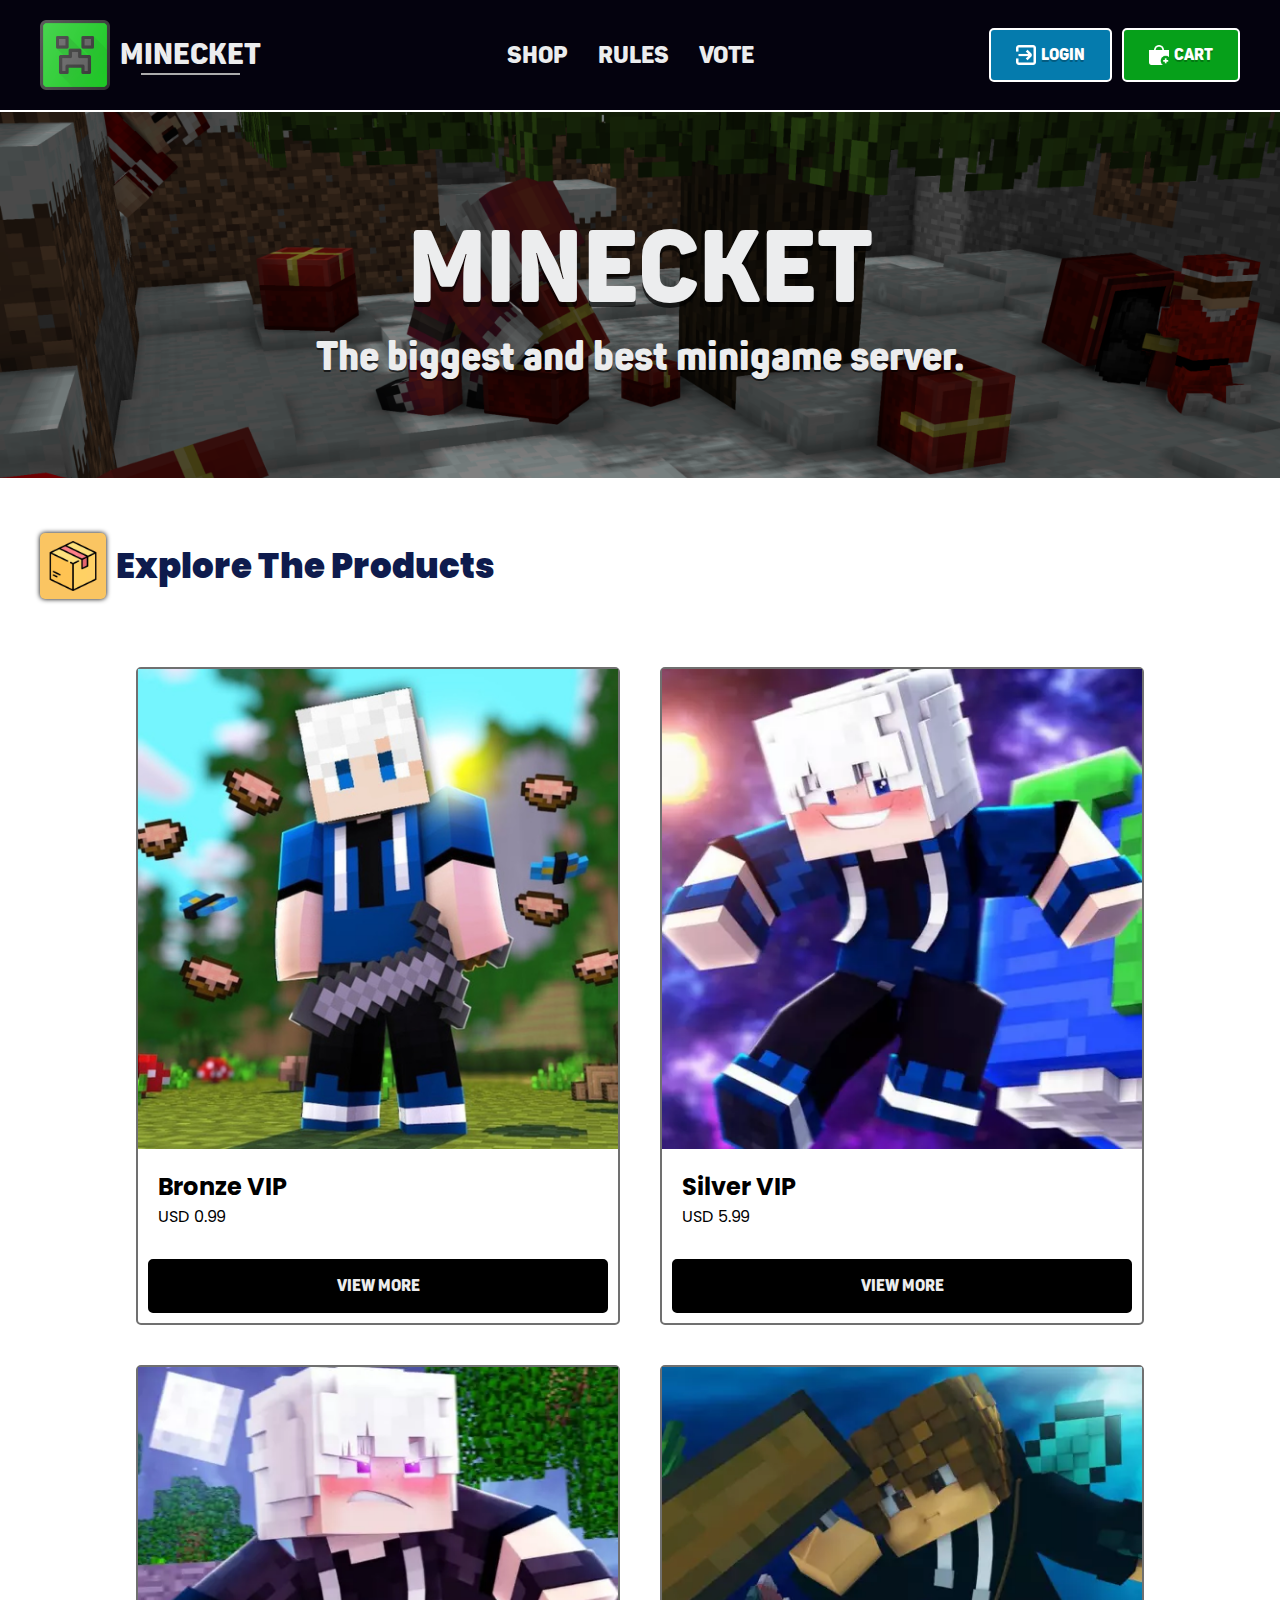
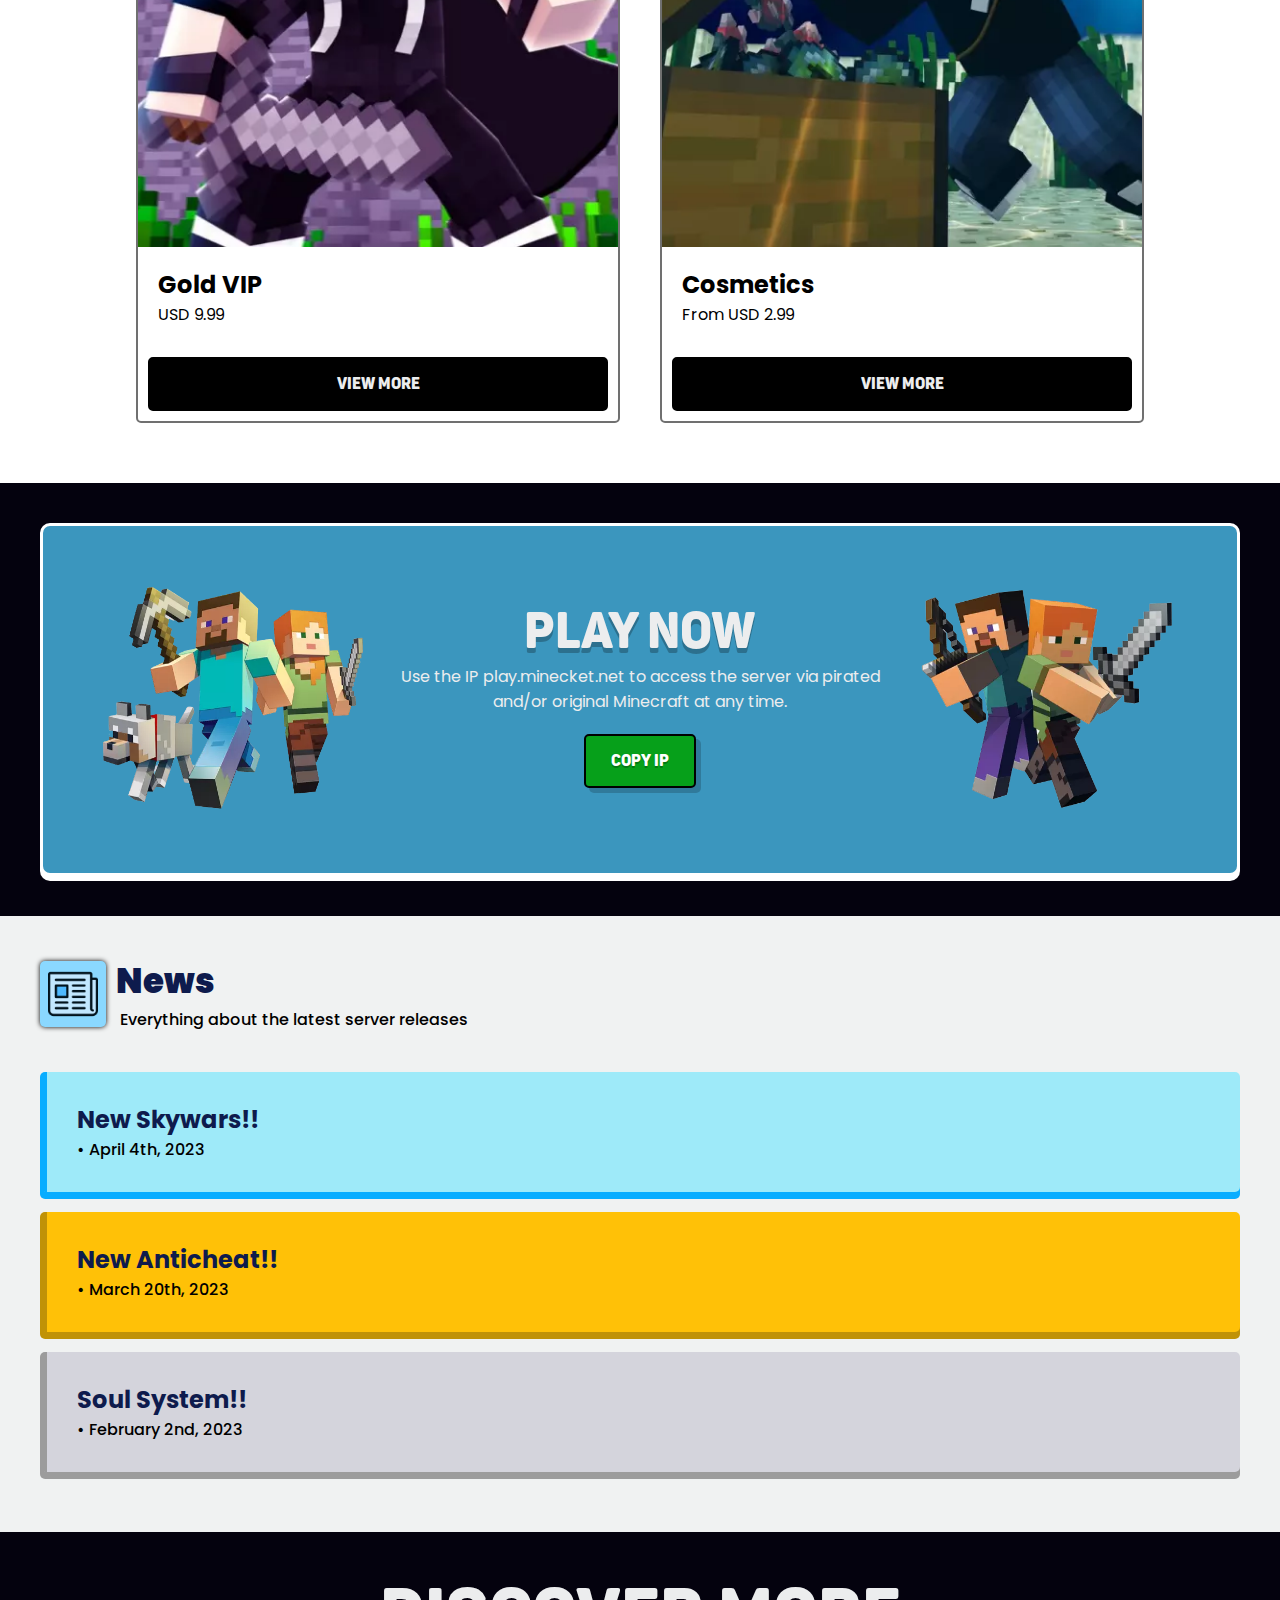
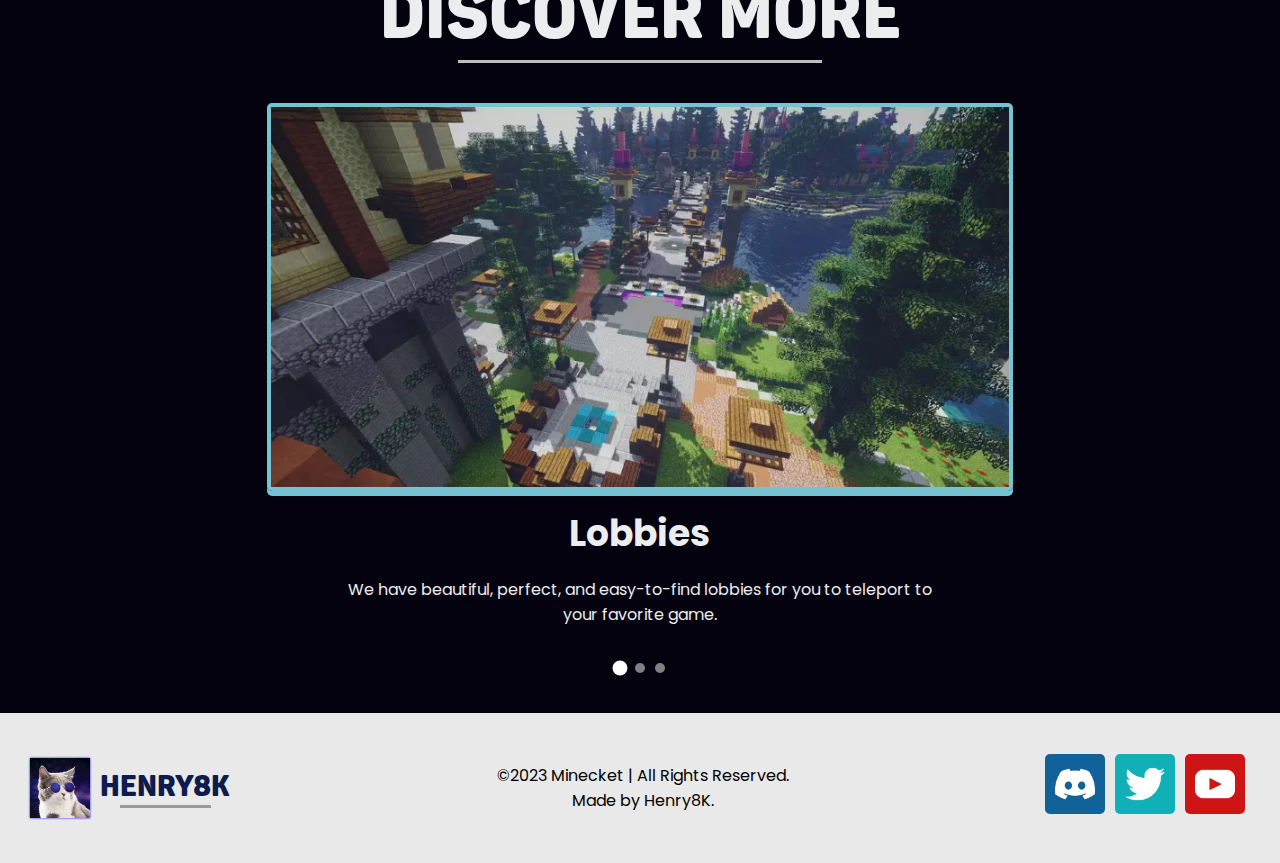
==== HTML/Index.html @ 17e869dd "CHANGES" ====
<!DOCTYPE html>
<html lang="en">
<head>
    <!--=== Default Tags ===-->
    <meta charset="UTF-8">
    <title>Minecket - Minecraft Server</title>
    <meta http-equiv="X-UA-Compatible" content="IE=edge">
    <meta name="viewport" content="width=device-width, initial-scale=1.0">
    <link rel="shortcut icon" href="../Images/logo.webp" type="image/x-icon">

    <!--=== Stylesheets ===-->
    <link rel="stylesheet" href="../CSS/Base.css">
    <link rel="stylesheet" href="../CSS/Sections/News.css">
    <link rel="stylesheet" href="../CSS/Sections/Main.css">
    <link rel="stylesheet" href="../CSS/Sections/Play.css">
    <link rel="stylesheet" href="../CSS/Sections/Discover.css">
    <link rel="stylesheet" href="../CSS/Sections/Footer.css">
    <link rel="stylesheet" href="../CSS/Sections/Navbar.css">
    <link rel="stylesheet" href="../CSS/Sections/Header.css">
    <link rel="stylesheet" href="../CSS/Classes/Framework.css">

    <!--=== Social Profile ===-->
    <meta property="og:title" content="Minecket - Minecraft Server">
    <meta property="og:description" content="Minecraft Minecket official server site, cmopre vips, stay updated and more!">
    <meta property="og:thumbnail" content="https://images.alphacoders.com/783/thumbbig-783153.webp">

    <!--=== SEO ===-->
    <meta name="description" content="Minecraft Minecket official server site, cmopre vips, stay updated and more!">
    <meta name="keywords" content="minecket, minecraft shop, minecraft server, minecket minecraft server">
    <meta name="author" content="Henry8K"> <!--=== Github: Henry8K ===--> 
    <meta name="robots" content="index, follow"> <!--=== Robots indexing ===-->
    <meta name="googlebot" content="index, follow"> <!--=== Robots indexing ===-->
    <link rel="canonical" href="https://minecket.vercel.app/HTML/Cart.html"> <!--=== Enter your URL here ===-->
</head>

<body>
    <!--=== Navigation Bar ===-->
    <nav class="nav">
        <div class="nav-logo flex">
            <img src="../Images/logo.webp" alt="Minecket server logo" width="70px" height="70px">
            <h1>Minecket</h1> 
        </div>

        <div class="nav-list flex">
            <a class="nav-item-1" href="../HTML/Index.html"><span>Home</span></a> 
            <a class="nav-item-2" href="../HTML/Shop.html"><span>Shop</span></a>
            <a class="nav-item-3" href="../HTML/Rules.html"><span>Rules</span></a>
            <a class="nav-item-4" href="https://Discord.com"><span>Discord</span></a> 
            <a class="nav-item-5" href="https://minecraftpocket-servers.com/"><span>Vote</span></a>
        </div>

        <div class="flex">
            <a href="../HTML/Login.html" class="nav-btn btn-login flex">
                <img src="../Images/login.webp" alt="Login icon" width="20px" height="20px">
                <span>Login</span>
            </a>
            
            <a href="../HTML/Cart.html" class="nav-btn btn-sucess btn-cart flex">
                <img src="../Images/cart.webp" alt="Shopping cart icon" width="20px" height="20px">
                <span>Cart</span>
            </a>
        </div>
    </nav>

    <!--=== Navbar for mobile ===-->
    <section class="nav-mobile">
        <div class="nav-mobile-title flex">
            <div class="navbars-bars">
                <div class="bar bar-1"></div>
                <div class="bar bar-2"></div>
                <div class="bar bar-3"></div>
            </div>

            <div class="navbars-title flex">
                <img src="../Images/logo.webp" alt="Minecket server logo" width="30px" height="30px">
                <h1>Minecket</h1>
            </div>
        </div>

        <div class="nav-mobile-menu flex">
            <a href="../HTML/Index.html"><span>Home</span></a> 
            <a href="../HTML/Shop.html"><span>Shop</span></a>
            <a href="../HTML/Rules.html"><span>Rules</span></a>
            <a href="https://discord.com"><span>Discord</span></a> 
            <a href="../HTML/Login.html"><span>Login</span></a>
            <a href="../HTML/Cart.html"><span>View cart</span></a>
            <a href="https://minecraftpocket-servers.com/"><span>Vote</span></a>
        </div>
    </section>

    <!--=== Header ===-->
    <header class="header header-text">
        <h1>Minecket</h1>
        <span>The biggest and best minigame server.</span>
    </header>

    <!--=== Main content ===-->
    <main class="main">
        <div class="container">
            <div class="main-title flex">
                <img src="../Images/products.webp" alt="image of box illustration">
                <h1 class="m-desktop-title">Explore The Products</h1>
                <h1 class="m-mobile-title">Products</h1>
            </div>
            
            <div class="cards">
                <div class="card">
                    <img src="../Images/bronze-rank.webp" alt="Bronze VIP Illustration">

                    <div class="card-content">
                        <h2>Bronze VIP</h2>
                        <p>USD 0.99</p>
                    </div>

                    <a class="btn btn-dark" href="../HTML/Shop.html">View more</a>
                </div>
    
                <div class="card">
                    <img src="../Images/silver-rank.webp" alt="Image of silver VIP">

                    <div class="card-content">
                        <h2>Silver VIP</h2>
                        <p>USD 5.99</p>
                    </div>

                    <a class="btn btn-dark" href="../HTML/Shop.html">View more</a>              
                </div>
    
                <div class="card">
                    <img src="../Images/gold-rank.webp" alt="Image of gold VIP">

                    <div class="card-content">
                        <h2>Gold VIP</h2>
                        <p>USD 9.99</p>
                    </div>

                    <a class="btn btn-dark" href="../HTML/Shop.html">View more</a>     
                </div>
                      
                <div class="card card-cosmetics">
                    <img src="../Images/cosmetics.webp" alt="Image of cosmetics">
                    
                    <div class="card-content">
                        <h2>Cosmetics</h2>
                        <p>From USD 2.99</p>
                    </div>
                    
                    <a class="btn btn-dark" href="../HTML/Shop.html">View more</a>  
                </div>
            </div>
        </div>
    </main>
    
    <!--=== Play Section ===-->
    <section class="play">
        <div class="play-content flex">
            <div class="play-images play-img-1">
                <img src="../Images/steve-default.webp" alt="Image of a steve and alex">
            </div>

            <div class="play-text">
                <h1>Play now</h1>
                <p>Use the IP play.minecket.net to access the server via pirated and/or original Minecraft at any time.</p>
                <a class="btn btn-sucess" id="copy-btn">Copy IP</a>
                <span class="play-copy-alert" id="play-copy-alert" href="#">IP copied!</span>
            </div>

            <div class="play-images play-img-2">
                <img src="../Images/steve-swords.webp" alt="Image of a steve and alex">
            </div>
        </div>
    </section>

    <!--=== News Section ===-->
    <section class="news">
        <div class="container">
            <div class="news-title flex">
                <img src="../Images/news.webp" alt="image of a box">

                <div class="news-title-content">
                    <h1>News</h1>
                    <span>Everything about the latest server releases</span>                    
                </div>
            </div>
        
            <div class="news-containers">
                <div class="news-container news-primary">
                    <div class="news-item">
                        <div class="news-item-title flex">
                            <img src="" alt="">
        
                            <div class="news-title-text">
                                <h1>New Skywars!!</h1>
                                <span>• April 4th, 2023</span>
                            </div>
                        </div>
        
                        <div class="news-item-content">
                            <p class="news-item-content-description">
                                The most anticipated mini-game by all has finally arrived!! Skywars is now available for play, we have made an "Innovative Skywars", with the best kits and customized experiences for all of you, enjoy kits like <b>Scout</b> where you get 3 speed potions at the start of the game, <b>End Lord</b> kit where you get 3 ender pearls, allowing you to rush even faster in search of chests, <b>FishMonger</b> kit where you start the game already fully equipped and better prepared. In addition to the mentioned kits, there are many others that you can discover by playing on the server.
                            </p>
                        </div>
                    </div>
                </div>
        
                <div class="news-container news-alert">
                    <div class="news-item">
                        <div class="news-item-title flex">
                            <img src="" alt="">
        
                            <div class="news-title-text">
                                <h1>New Anticheat!!</h1>
                                <span>• March 20th, 2023</span>
                            </div>
                        </div>
        
                        <div class="news-item-content">
                            <p class="news-item-content-description">
                                We have improved your server experience by up to 10x! Lately, we have been receiving many complaints about the server's anticheat not banning players, so we invited our devs and started the production of a new and more powerful anti-cheat for all of you, now it easily detects hackers from the simplest to the most advanced, providing an even better gameplay. From March 24th, it will be available in the new season and weekly rotation. Have fun playing.
                            </p>
                        </div>
                    </div>
                </div>
        
                <div class="news-container news-secondary">
                    <div class="news-item">
                        <div class="news-item-title flex">
                            <img src="" alt="">
        
                            <div class="news-title-text">
                                <h1>Soul System!!</h1>
                                <span>• February 2nd, 2023</span>
                            </div>
                        </div>
        
                        <div class="news-item-content">
                            <p class="news-item-content-description">
                                The highly anticipated soul system has been added to the PvP modes, where you can earn items using the <b>SoulWell</b> after obtaining 10 souls. From now on, you can earn souls by killing players, with each kill granting you <b>1 soul</b>. After achieving a <b>20 KillStreak</b>, you will receive a bonus of 50 souls. You can win basic and weak items from the SoulWell or enchanted diamond armor and Shard IV swords. Enjoy!
                            </p>
                        </div>
                    </div>
                </div>
            </div>
        </div>
    </section>
    
    <!-- === Discover section === -->
    <section class="discover">
        <div class="discover-container">
            <h1>Discover More</h1>
        </div>
        
        <div class="carousel">
            <div class="carousel-item active">
                <img src="../Images/server-lobby.webp" alt="Image of a Minecraft lobby">
                <h2>Lobbies</h2>
                <p>We have beautiful, perfect, and easy-to-find lobbies for you to teleport to your favorite game.</p>
            </div>
            
            <div class="carousel-item">
                <img src="../Images/skywars-map.webp" alt="Image of a Skywars map">
                <h2>Maps</h2>
                <p>Enjoy the best maps made especially for you, with fast rushes and well-located chests to make your game easier.</p>          
            </div>
            
            <div class="carousel-item">
                <img src="../Images/skywars-kits.webp" alt="Image of Skywars kits">
                <h2>Kits</h2>
                <p>The best and most famous kits, well-produced and available for purchase with souls and coins in the entire SkyWars shop for everyone.</p>
            </div>
        </div>
        
        <div class="carousel-radio">
            <input type="radio" name="carousel" class="radio-input" id="radio-1" checked>
            <label for="radio-1" class="radio-label"></label>
            <input type="radio" name="carousel" class="radio-input" id="radio-2">
            <label for="radio-2" class="radio-label"></label>
            <input type="radio" name="carousel" class="radio-input" id="radio-3">
            <label for="radio-3" class="radio-label"></label>
        </div>     
    </section>

    <!--=== Footer Section ===-->
    <footer class="footer">
        <div class="footer-container flex">
            <div class="footer-credits">
                <div class="footer-credits-photo flex">
                    <a class="flex" title="Henry8K" href="https://github.com/Henry8K">
                        <img class="f-h" src="../Images/Henry8K.webp" alt="Henry8K profile" width="50px" height="50px">
                        <h2>Henry8K</h2>
                    </a>
                </div>
            </div>
    
            <div class="footer-items">
                <span class="sp-1">©2023 Minecket | All Rights Reserved.</span>
                <span class="sp-2">Minecraft is a trademark of Mojang and Minecket is not affiliated with or endorsed by Mojang.</span>
                <span class="sp-3">Made by Henry8K.</span>
            </div>
    
            <div class="footer-socials flex">
                <a href="https://discord.com" title="discord"><img class="discord-social" src="../Images/discord.webp" alt="discord logo" width="40px" height="40px"></a>
                <a href="https://twitter.com" title="twitter"><img class="twitter-social" src="../Images/twitter.webp" alt="twitter logo" width="40px" height="40px"></a>
                <a href="https://youtube.com" title="youtube"><img class="yt-social" src="../Images/youtube.webp" alt="youtube logo" width="40px" height="40px"></a>
            </div>
        </div>
    </footer>

    <script src="../JS/Function.js"></script>
    <script src="../JS/General.js"></script>
</body>
</html>
---- CSS/Base.css ----
@import url('https://fonts.googleapis.com/css2?family=Poppins:ital,wght@0,100;0,200;0,300;0,400;0,500;0,600;0,700;0,800;0,900;1,100;1,200;1,300;1,400;1,500;1,600;1,700;1,800;1,900&display=swap');

@font-face {
	font-family: 'Panton';
	src: url(../Fonts/Panton.ttf);
}

body {
    margin: 0;
    padding: 0;
    font-family: 'Poppins', sans-serif;
    box-sizing: border-box;
}
---- CSS/Sections/News.css ----
@import url(../Components/Palette.css);

.news {
	padding: 40px;
	background-color: var(--primary-bc);
}

.news-title img {
	width: 50px;
	height: 50px;
	padding: 8px;
	background-color: #8ad8ff;
	border-radius: 5px;
	margin-right: 10px;
	box-shadow: 0px 0px 5px;
}

.news-title h1 {
	margin: 0;
	color: var(--primary-tc);
	font-size: 34px;
	font-weight: 900;
}

.news-title span {
	margin-left: 4px;
	font-weight: 500;
}

.news-container {
	margin: 20px 0px;
	padding: 30px;
	cursor: pointer;
	border-radius: 5px;
}

.news-containers {
	margin: 40px 0px 0px 0px;
}

.news-item-title h1 {
	margin: 0;
	font-size: 24px;
	color: var(--primary-tc);
}

.news-item-title span {
	font-weight: 500;
}

.news-item-content {
	overflow: hidden;
	height: 0;
	transition: all .25s ease;
}

@media screen and (min-width: 320px) and (max-width: 999px) {
	.news {
		padding: 30px;
	}

	.news-title {
		display: flex;
		flex-direction: column;
		text-align: center;
	}

	.news-title span {
		display: none;
	}

	.news-container h1,
	.news-container span {
		font-size: calc(100% - 5%);
	}

	.news-title h1::after {
		content: '';
		display: block;
		width: 60%;
		height: 3px;
		background-color: #bebebe;
		margin: 0 auto;
	}

	@media screen and (min-width: 374px) {
		.news-container h1 {
			font-size: 22px;
		}
	}

	@media screen and (min-width: 767px) {
		.news-title {
			display: flex;
			flex-direction: row;
		}

		.news-title h1::after {
			content: '';
			width: 0;
		}
	}
}
---- CSS/Sections/Main.css ----
@import url(../Components/Palette.css);

.main {
    padding: 40px;
}

.main-title {
    margin-bottom: 2em;
}

.main-title img {
    width: 50px;
    height: 50px;
    padding: 8px;
    background-color: #fac562;
    border-radius: 5px;
    margin-right: 10px;
    box-shadow: 0px 0px 5px;
}

.main-title h1 {
    color: var(--primary-tc);
    font-size: 34px;
    font-weight: 900;
}

.cards {
    display: flex;
    flex-wrap: wrap;
    justify-content: center;
    align-items: center;
}

.card {
    margin: 10px;
    width: 90%;
}

@media screen and (min-width: 320px) and (max-width: 999px) {
    .main {
        padding: 30px;
    }
    
    .m-desktop-title {
        display: none;
    }
    
    .main-title {
        display: flex;
        flex-direction: column;
        font-size: 14px;
        text-align: center;
    }
    
    .main-title h1 {
        margin: 5px;
    }
    
    .m-mobile-title::after {
        content: '';
        display: block;
        width: 70%;
        height: 3px;
        background-color: #bebebe;
        margin: 0 auto;
    }
    
    .card {
        margin: 10px 0;
        width: 100% !important;
    }

    @media screen and (min-width: 424px) {
        .main h1 {
            font-size: 40px;
        }
    }

    @media screen and (min-width: 767px) {
        .main {
            padding: 50px;
        }

        .main-title {
            display: flex;
            flex-direction: row;
        }

        .m-desktop-title {
            display: block;
        }

        .m-mobile-title {
            display: none;
        }

        .card {
            width: 45% !important;
            margin: 10px;
        }
    }
}

@media screen and (max-width: 1000px) {
    .main h1 {
        font-size: 40px !important;
    }
}

@media screen and (min-width: 1023px) and (max-width: 1329px) {
    .card-cosmetics {
        display: flex !important;
    }

    .card {
        margin: 20px !important;
        width: 40% !important;
    }
}
---- CSS/Sections/Play.css ----
@import url(../Components/Palette.css);

.play {
	padding: 40px;
	display: flex;
	text-align: center;
	flex-direction: column;
	justify-content: center;
	color: var(--secondary-tc);
	background-color: var(--secondary-bc);
}

.play-content {
	padding: 40px 50px;
	border-radius: 10px;
	background-color: var(--tertiary-bc);
	border: 3px solid white;
	justify-content: space-between;
	box-shadow: 0px 5px 0px #ffffff;
}

.play-text {
	margin: 20px;
}

.play-text a {
	cursor: pointer;
	margin: 2px solid white;
	box-shadow: 5px 5px 0px #0000002f;
}

.play-text p {
	margin: 0px 0px 10px 0px;
}

.play-content h1 {
	margin: 0;
	font-size: 50px;
	font-family: 'Panton';
	text-transform: uppercase;
	text-shadow: 0px 4.5px 0px #00000040;
}

.play-images img {
	width: 280px;
	height: 260px;
}

.play-copy-alert {
	right: 20px;
	bottom: 20px;
	padding: 20px;
	display: none;
	position: fixed;
	border-radius: 4px;
	text-transform: uppercase;
	border: 2px solid #090909;
	box-shadow: 0px 3px 0px #090909;
	font-family: 'Panton', sans-serif;
	background-color: var(--sucess-button-bc);
	text-shadow: 0px 1.5px 0px rgb(0 0 0 / 25%);
}

.play-copy-alert.show {
	opacity: 1;
	display: block;
}

@media screen and (min-width: 320px) and (max-width: 999px) {
	.play img {
		display: none;
	}

	.play {
		padding: 20px 20px 30px 25px;
	}

	.play-content {
		padding: 20px 15px;
	}

	@media screen and (min-width: 375px) {
		.play-content {
			display: flex;
			flex-direction: column;
			justify-content: center;
			align-items: center;
		}

		.play img {
			display: block;
		}

		.play-img-2 {
			display: none;
		}
	}

	@media screen and (min-width: 767px) {
		.play {
			padding: 50px;
		}

		.play-content {
			padding: 30px;
		}
	}
}

@media screen and (min-width: 1000px) and (max-width: 1300px) {
    .play-text {
        margin: 0;
    }
}
---- CSS/Sections/Discover.css ----
@import url(../Components/Palette.css);

.discover {
	padding: 40px;
	display: flex;
	flex-direction: column;
	align-items: center;
	text-align: center;
	justify-content: center;
	color: var(--secondary-tc);
	background-color: var(--secondary-bc);
}

.discover h1 {
	margin: 0;
	font-size: 70px;
	font-family: 'Panton';
	text-transform: uppercase;
}

.discover h1::after {
	content: '';
	display: block;
	width: 70%;
	height: 3px;
	background-color: #bebebe;
	margin: 0 auto;
}

.carousel {
	display: flex;
	flex-direction: column;
	align-items: center;
}

.carousel-item:not(.active) {
	display: none;
}

.carousel-item {
	display: flex;
	margin: 40px 0px 0px 0px;
	flex-direction: column;
	align-items: center;
	text-align: center;
	max-width: 620px;
	opacity: 1;
	animation: fadeIn 1s ease-in;
}

.carousel-item img {
	width: 738px;
	height: 380px;
	border: 4px solid #76c3d3;
	box-shadow: 0px 5px 0px #76c3d3;
	border-radius: 5px;
}

.carousel-item h2 {
	font-size: 36px;
	margin: 15px 0px 0px 0px;
}

.carousel-radio {
	display: flex;
	justify-content: center;
}

.radio-input {
	display: none;
}

.radio-label {
	display: inline-block;
	width: 10px;
	height: 10px;
	border-radius: 50%;
	background-color: gray;
	margin: 0 5px;
	cursor: pointer;
	margin-top: 20px;
}

.radio-input:checked+.radio-label {
	background-color: white;
	transform: scale(1.5);
}

@media screen and (min-width: 320px) and (max-width: 999px) {
	.discover {
		padding: 30px;
	}

	.discover h1 {
		font-size: 30px;
	}

	.carousel-item img {
		border: 1px solid #76c3d3;
		width: 247px;
		height: 127px;
	}

	.carousel-item {
		margin-top: 20px;
	}

	.carousel-item h2 {
		font-size: 20px;
	}

	.carousel-item p {
		font-size: calc(100% - 30%);
	}

	.radio-label {
		margin-top: 10px;
	}

	@media screen and (min-width: 374px) {
		.discover h1 {
			font-size: 40px;
		}

		.carousel-item img {
			width: 296.4px;
			height: 152.4px;
		}
	}

	@media screen and (min-width: 424px) {
		.carousel-item h2 {
			font-size: 26px;
		}

		.carousel-item p {
			font-size: 14px;
		}
	}

	@media screen and (min-width: 767px) {
		.discover h1 {
			font-size: 60px;
		}

		.carousel-item h2 {
			font-size: 34px;
		}

		.carousel-item p {
			font-size: 17px;
		}

		.carousel-item img {
			width: 533.52px;
			height: 274.32px;
		}
	}
}
---- CSS/Sections/Footer.css ----
@import url(../Components/Palette.css);

.footer {
	padding: 30px;
	background-color: #e9e9e9;
}

.footer-container {
	justify-content: space-between;
}

.footer-credits {
	margin: 0px 15px 0px 0px;
}

.footer-credits-photo img {
	width: 60px;
	height: 60px;
	margin-right: 10px;
	box-shadow: 0px 0px 2px;
}

.footer-credits-photo h2 {
	font-size: 30px;
	font-family: 'Panton';
	color: var(--primary-tc);
	text-transform: uppercase;
}

.footer-credits a {
	text-decoration: none;
}

.footer-credits-photo h2::after {
	width: 70%;
	content: '';
	height: 3px;
	display: block;
	margin: 0 auto;
	background-color: #999999;
}

.footer-items {
	display: flex;
	text-align: center;
	align-items: center;
	flex-direction: column;
	justify-content: center;
    margin: 20px;
}

.footer-socials img {
	margin: 5px;
	padding: 10px;
	border-radius: 5px;
}

.discord-social {
	background-color: #106299;
}

.twitter-social {
	background-color: #10b0b6;
}

.yt-social {
	background-color: #ce1414;
}

@media screen and (min-width: 320px) and (max-width: 999px) {    
    .footer {
        padding: 30px;
    }

    .footer-items {
        margin: 20px 0px;
    }
    
    .footer-container {
        display: flex;
        flex-direction: column;
        justify-content: center;
    }

    @media screen and (min-width: 425px) {  
        .footer {
            padding: 20px;
        }
    }

    @media screen and (min-width: 768px) {
        .sp-2 {
            display: none;
        }        

        .footer-container {
            display: flex;
            justify-content: space-between;
            flex-direction: row;
        }

        .footer-socials img {
            width: 30px;
            height: 30px;
        }

        .footer-items {
            margin: 20px;
        }
    }
}

@media screen and (min-width: 1000px) and (max-width: 1300px) {
    .sp-2 {
        display: none;
    }
}
---- CSS/Sections/Navbar.css ----
@import url(../Components/Animations.css);
@import url(../Components/Palette.css);

.nav {
	display: flex;
	align-items: center;
	justify-content: space-between;
	padding: 20px 40px;
	border-bottom: 2px solid white;
	font-family: 'Panton', sans-serif !important;
	background-color: var(--secondary-bc);
}

.nav-list a {
	padding: 15px;
	font-size: 24px;
	text-decoration: none;
	text-transform: uppercase;
	color: var(--secondary-tc);
}

.nav-list a:hover {
	border-radius: 5px;
	color: var(--primary-tc);
	background-color: #ffffff;
}

.nav-btn:hover {
	transform: translateY(-5px);
}

.nav-logo {
	cursor: pointer;
}

.nav-logo h1 {
	color: var(--secondary-tc);
	margin: 10px;
	font-size: 30px;
	text-transform: uppercase;
}

.nav-logo h1::after {
	content: '';
	width: 70%;
	height: 2px;
	margin: auto;
	display: block;
	background-color: #acacac;
}

.nav-list {
	display: flex;
	justify-content: center;
}

.nav-btn {
	border-radius: 5px;
	padding: 15px 25px;
	text-decoration: none;
	text-transform: uppercase;
	border: 2px solid white;
	color: var(--secondary-tc);
	text-shadow: 0px 1.5px 0px #00000040;
	transition: .4s ease-in-out;
}

.nav-btn span {
	margin-left: 5px;
	color: var(--primary-button-tc);
}

.btn-login {
	background-color: var(--primary-button-bc);
}

.btn-sucess {
	margin-left: 10px;
}

@media only screen and (min-width: 320px) and (max-width: 999px) {
	.nav {
		display: none;
	}

	.nav-mobile {
		color: var(--secondary-tc);
		background-color: var(--secondary-bc);
	}

	.nav-mobile-title {
		font-family: 'Panton';
		padding: 5px 15px;
		justify-content: space-between;
		text-transform: uppercase;
	}

	.nav-mobile-title img {
		margin-right: 5px;
	}

	.navbars-bars {
		display: flex;
		flex-direction: column;
		align-items: center;
		justify-content: center;
		cursor: pointer;
	}

	.bar {
		width: 28px;
		height: 3px;
		background-color: white;
		margin: 3px;
		transition: all 0.3s ease-in-out;
	}

	.nav-mobile-menu {
		display: none !important;
		animation-duration: 0.5s;
		animation-fill-mode: forwards;
		padding: 20px 0px;
		border-top: 2px solid #fff;
		border-bottom: 2px solid #fff;
	}

	.nav-mobile-menu.active {
        display: flex !important;
		flex-direction: column;
		align-items: center;
		animation-name: slideDown;
		animation-duration: 0.65s;
		margin: 0;
	}

	.nav-mobile-menu a,
	.nav-mobile-especial a {
		font-family: 'Panton';
		color: var(--secondary-tc);
		text-decoration: none;
		padding: 15px 0px;
		width: 100%;
		text-align: center;
		text-transform: uppercase;
		margin: 5px 0px;
	}

	.nav-mobile-menu a:hover {
		color: var(--primary-tc);
		background-color: var(--primary-bc);
	}

	.navbars-bars.active > .bar-2 {
		width: 60%;
		margin-left: -15%;
	}

	.navbars-bars.active > .bar-3 {
		width: 40%;
		margin-left: -35%;
	}
}

@media only screen and (min-width: 1000px) {
    .nav-mobile {
        display: none;
    }

    .m-mobile-title {
        display: none;
    }
}

@media only screen and (min-width: 1000px) and (max-width: 1329px) {

    .nav-item-4 {
        display: none;
    }
    
    .nav-item-1 {
        display: none;
    }
}
---- CSS/Sections/Header.css ----
@import url(../Components/Palette.css);

.header {
	padding: 6em;
	background-size: cover;
	background-position: top;
	background-attachment: fixed;
	background-repeat: no-repeat;
	background-image: url(../Sections/Assets/background.webp);
}

.header-text {
	text-align: center;
	text-transform: uppercase;
	color: var(--secondary-tc);
	font-family: 'Panton', sans-serif;
}

.header h1 {
	margin: 0;
	font-size: 100px;
	text-shadow: 0px 4.5px 0px #000000a2;
}

.header span {
	margin: 0;
	font-size: 40px;
	text-transform: initial;
	text-shadow: 0px 1.5px 0px #000000a2;
}

@media screen and (min-width: 320px) and (max-width: 999px) {
	.header {
		padding: 50px 30px;
	}

	.header-text h1 {
		font-size: 55px;
	}

	.header-text span {
		font-size: 16px;
	}

	@media screen and (min-width: 424px) {
		.header-text h1 {
			font-size: 70px;
		}

		.header-text span {
			font-size: 26px;
		}
	}
}
---- CSS/Classes/Framework.css ----
@import url(../Components/Palette.css);

/* =======  MAIN BASE ======= */

.flex {
	display: flex;
	align-items: center;
}

/* ======= BUTTONS ======= */

.btn {
	display: inline-block;
	padding: 15px 25px;
	margin: 10px;
	text-decoration: none;
	text-transform: uppercase;
	border-radius: 5px;
	text-shadow: 0px 1.5px 0px #00000040;
	border: 2px solid white;
	text-align: center;
	font-family: 'Panton';
	border: 2px solid black;
	cursor: pointer;
}

.btn-primary {
	color: var(--primary-button-tc);
	background-color: var(--primary-button-bc);
}

.btn-sucess {
	color: var(--sucess-button-tc);
	background-color: var(--sucess-button-bc);
}

.btn-alert {
	color: var(--alert-button-tc);
	background-color: var(--alert-button-bc);
	text-shadow: none;
}

.btn-outline {
	color: black;
	text-shadow: none;
}

.btn-dark {
	color: var(--secondary-tc);
	background-color: black;
}

.btn:hover {
	filter: brightness(80%);
}

.btn-dark:hover {
	color: black;
	background-color: transparent;
	text-shadow: none;
}

.btn-outline:hover {
	filter: brightness(100%);
	color: var(--secondary-tc);
	background-color: black;
}

/* ======= CARDS ======= */

.card {
	display: flex;
	flex-direction: column;
	width: 290px;
	background-color: #fff;
	border: 2px solid #707070;
	border-radius: 5px;
}

.card-icon img {
	width: 40px;
	height: 40px;
}

.card-image img {
	width: 100%;
	height: auto;
}

.card-content {
	padding: 20px;
}

.card-content h2 {
	margin: 0;
}

.card-content p {
	margin: 0;
}

/* ======= ACCORDIONS ======= */

.news-primary {
	border-left: 7px solid #08adff;
	background-color: #9eeaf9;
	box-shadow: 0px 7px 0px #08adff;
}

.news-alert {
	border-left: 7px solid #c09207;
	background-color: #ffc107;
	box-shadow: 0px 7px 0px #c09207;
}

.news-secondary {
	border-left: 7px solid #9c9c9c;
	background-color: #d4d4dc;
	box-shadow: 0px 7px 0px #9c9c9c;
}
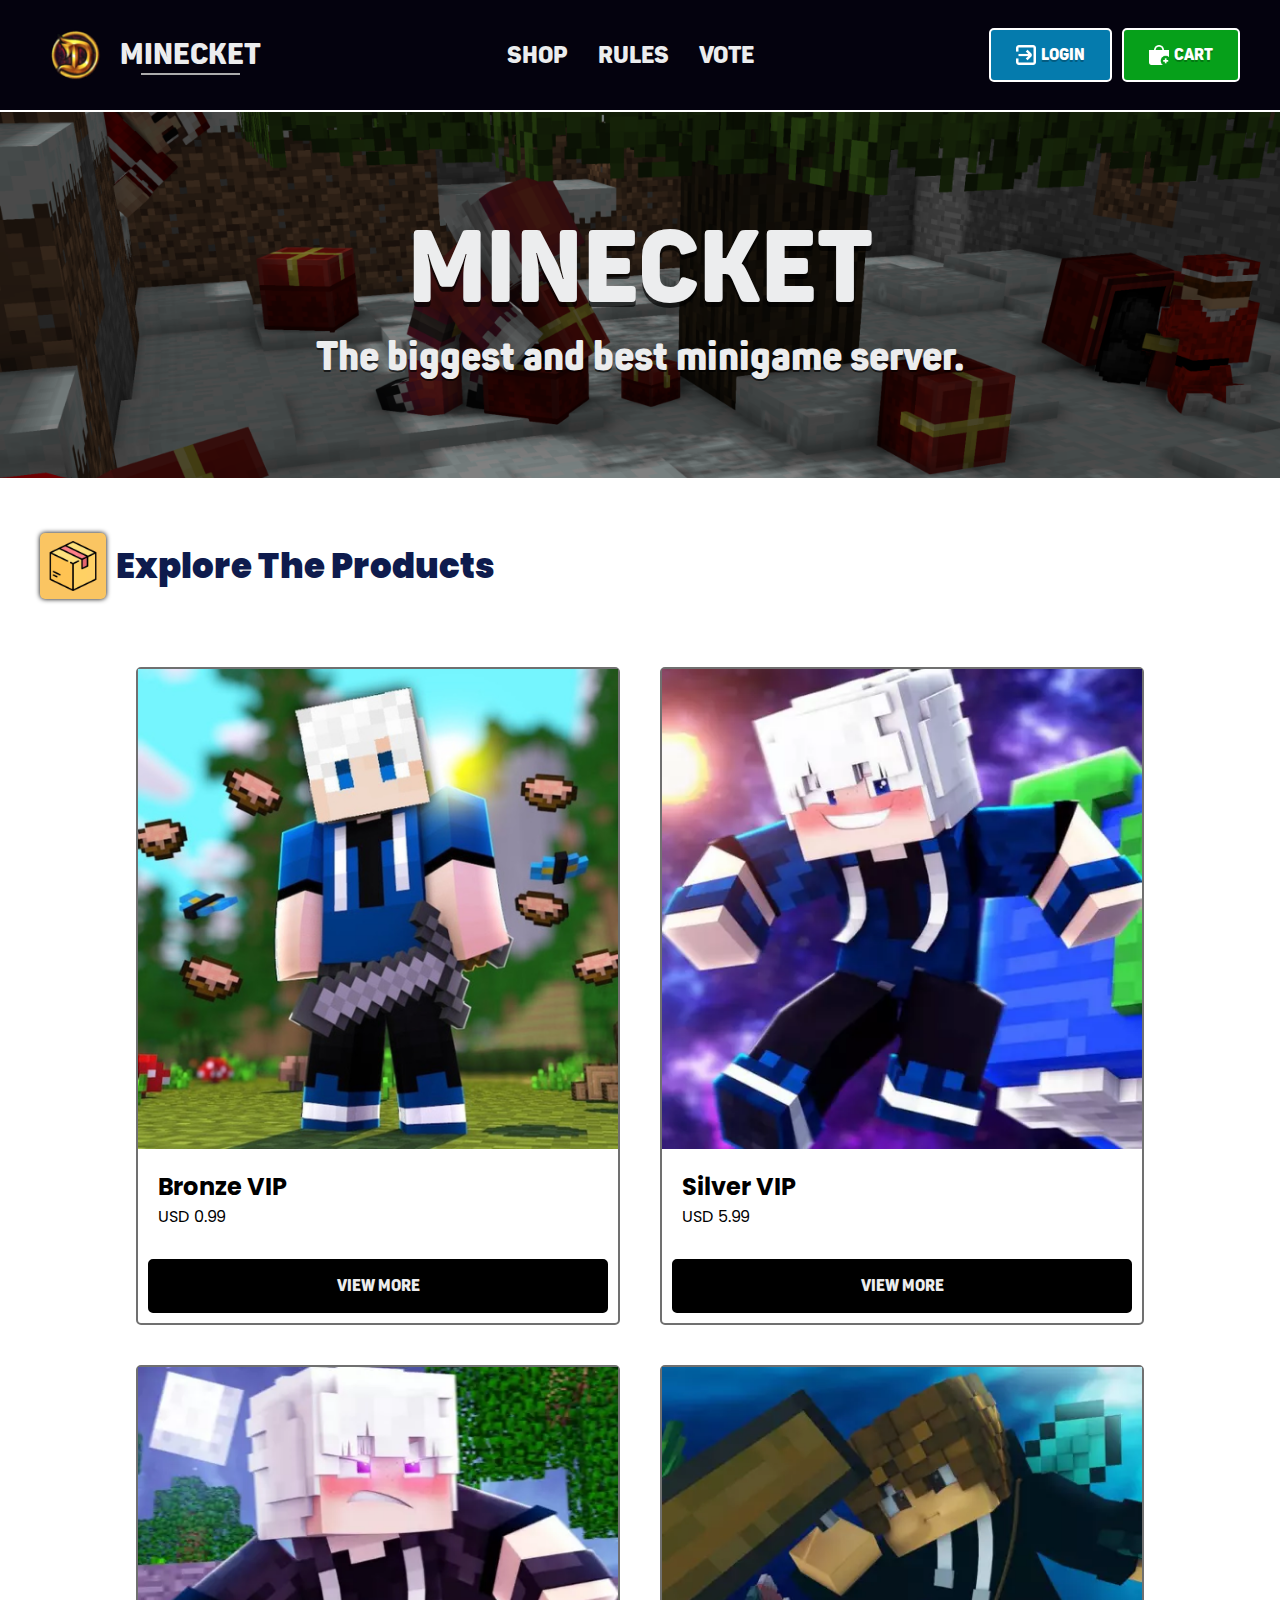
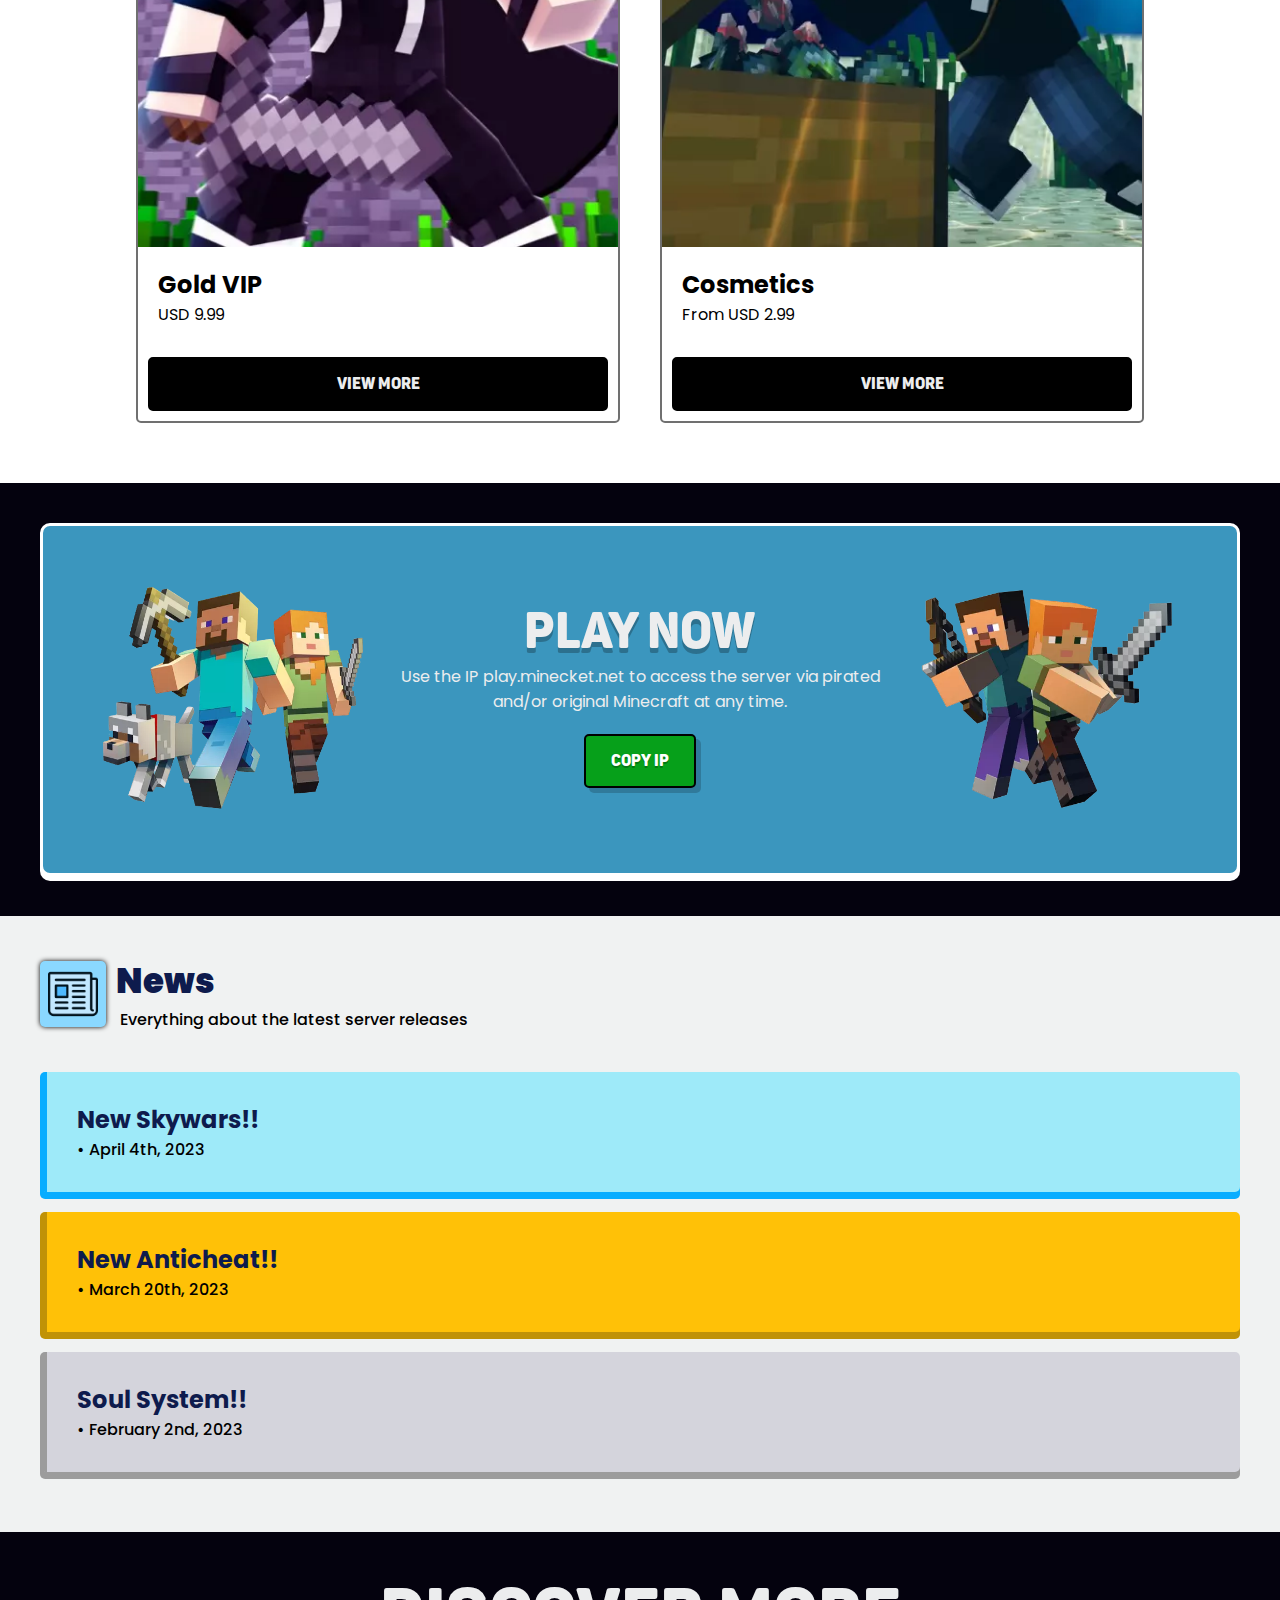
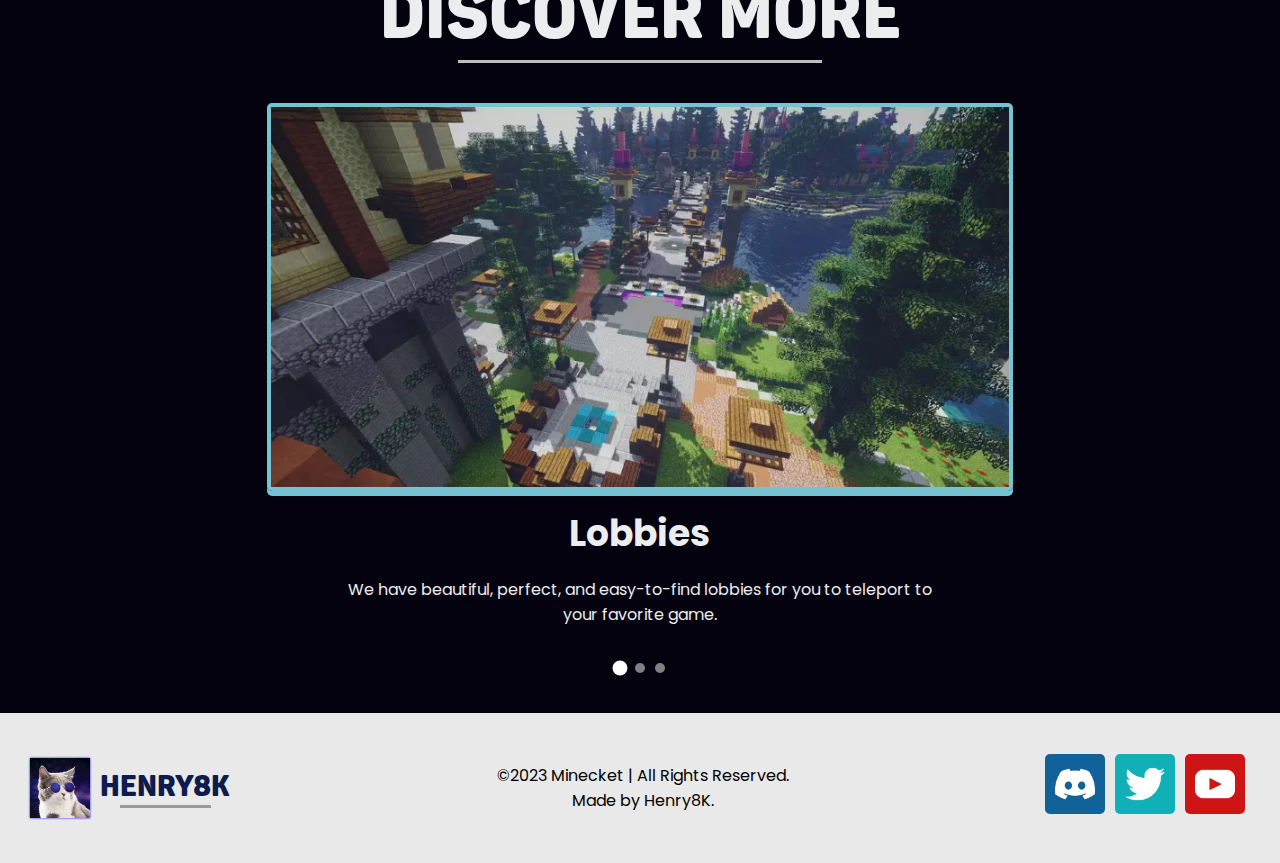
==== commit f67a9ed8: "HIGH CHANGES" ====
--- a/HTML/Index.html
+++ b/HTML/Index.html
@@ -3,12 +3,12 @@
 <head>
     <!--=== Default Tags ===-->
     <meta charset="UTF-8">
-    <title>Minecket - Minecraft Server</title>
+    <title>Demacia PH - Minecraft Server</title>
     <meta http-equiv="X-UA-Compatible" content="IE=edge">
     <meta name="viewport" content="width=device-width, initial-scale=1.0">
     <link rel="shortcut icon" href="../Images/logo.webp" type="image/x-icon">
 
-    <!--=== Stylesheets ===-->
+    <!--=== Stylesheets ===-->  
     <link rel="stylesheet" href="../CSS/Base.css">
     <link rel="stylesheet" href="../CSS/Sections/News.css">
     <link rel="stylesheet" href="../CSS/Sections/Main.css">
@@ -20,24 +20,24 @@
     <link rel="stylesheet" href="../CSS/Classes/Framework.css">
 
     <!--=== Social Profile ===-->
-    <meta property="og:title" content="Minecket - Minecraft Server">
+    <meta property="og:title" content="Demacia PH - Minecraft Server">
     <meta property="og:description" content="Minecraft Minecket official server site, cmopre vips, stay updated and more!">
     <meta property="og:thumbnail" content="https://images.alphacoders.com/783/thumbbig-783153.webp">
 
     <!--=== SEO ===-->
     <meta name="description" content="Minecraft Minecket official server site, cmopre vips, stay updated and more!">
     <meta name="keywords" content="minecket, minecraft shop, minecraft server, minecket minecraft server">
-    <meta name="author" content="Henry8K"> <!--=== Github: Henry8K ===--> 
+    <meta name="author" content="Void"> <!--=== Github: Henry8K ===--> 
     <meta name="robots" content="index, follow"> <!--=== Robots indexing ===-->
     <meta name="googlebot" content="index, follow"> <!--=== Robots indexing ===-->
-    <link rel="canonical" href="https://minecket.vercel.app/HTML/Cart.html"> <!--=== Enter your URL here ===-->
+    <link rel="canonical" href="https://demacia.fun"> <!--=== Enter your URL here ===-->
 </head>
 
 <body>
     <!--=== Navigation Bar ===-->
     <nav class="nav">
         <div class="nav-logo flex">
-            <img src="../Images/logo.webp" alt="Minecket server logo" width="70px" height="70px">
+            <img src="../Images/demacia.png" alt="Minecket server logo" width="70px" height="70px">
             <h1>Minecket</h1> 
         </div>
 
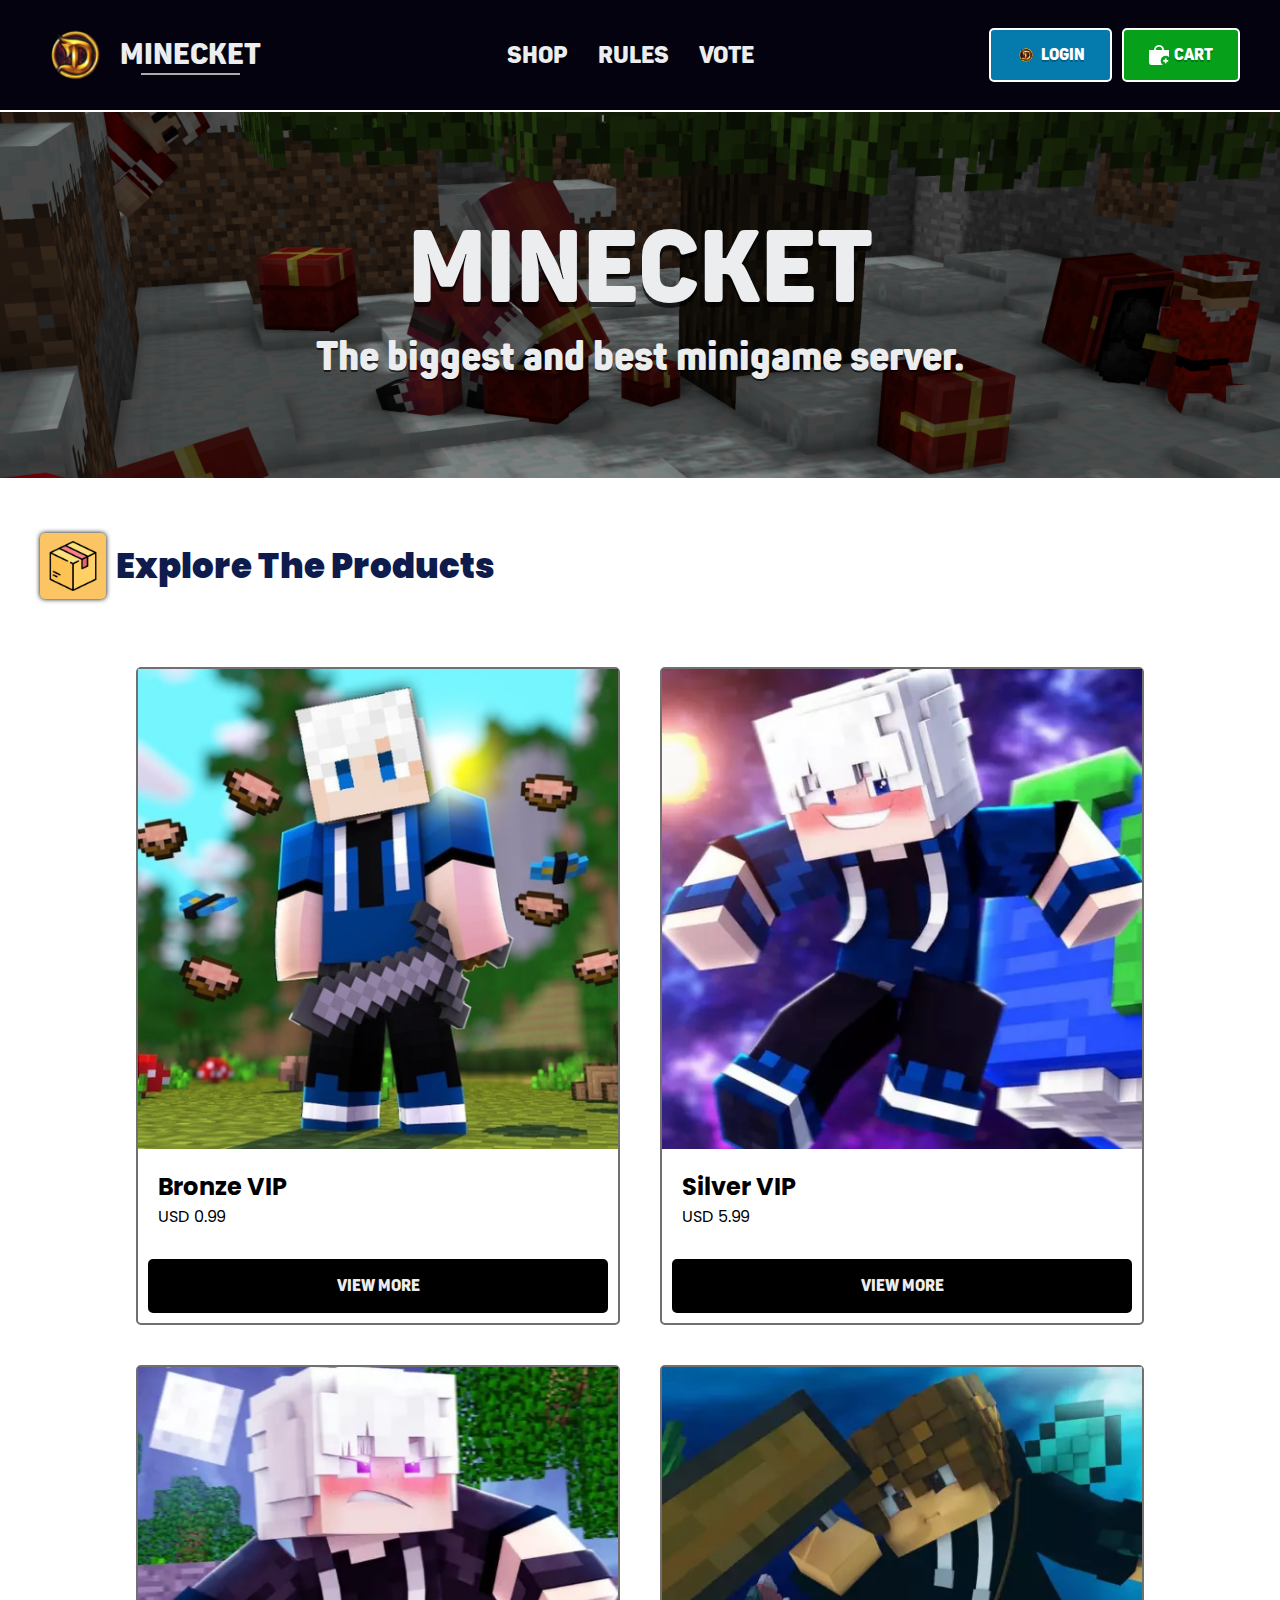
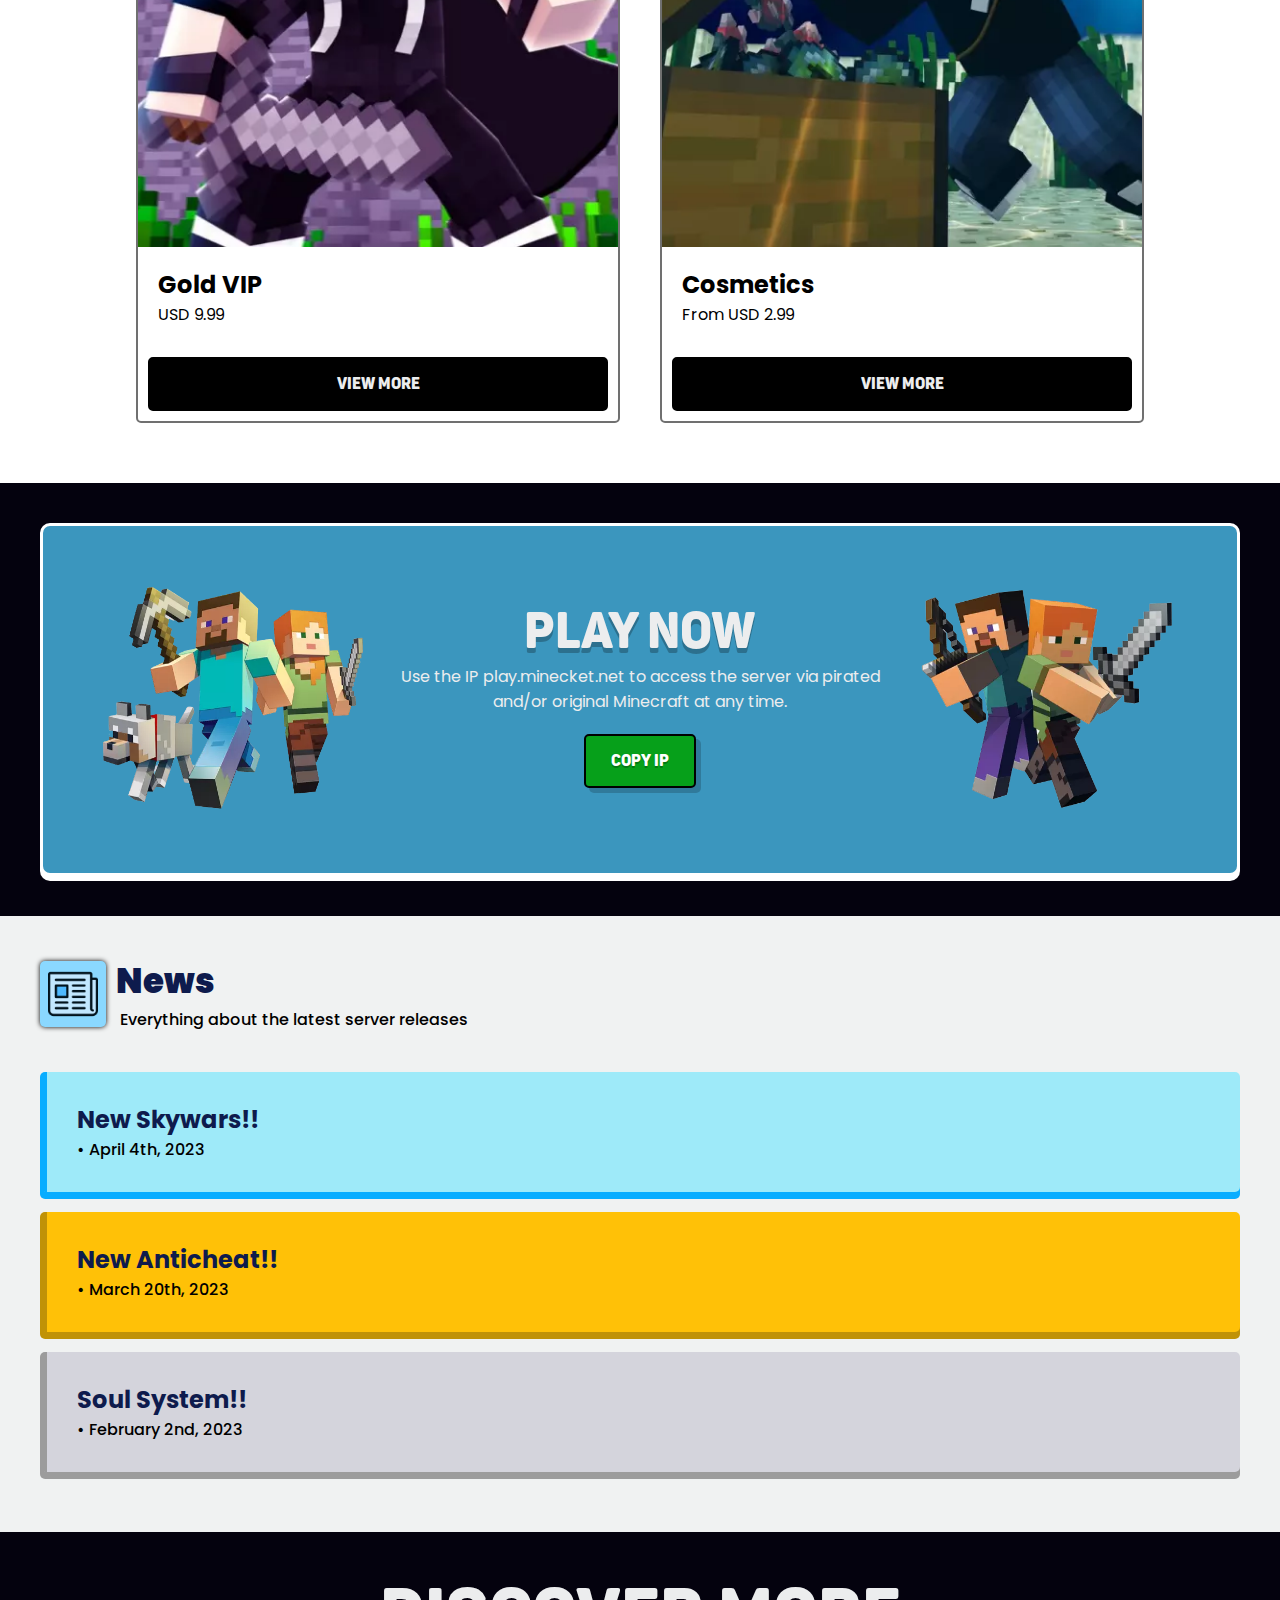
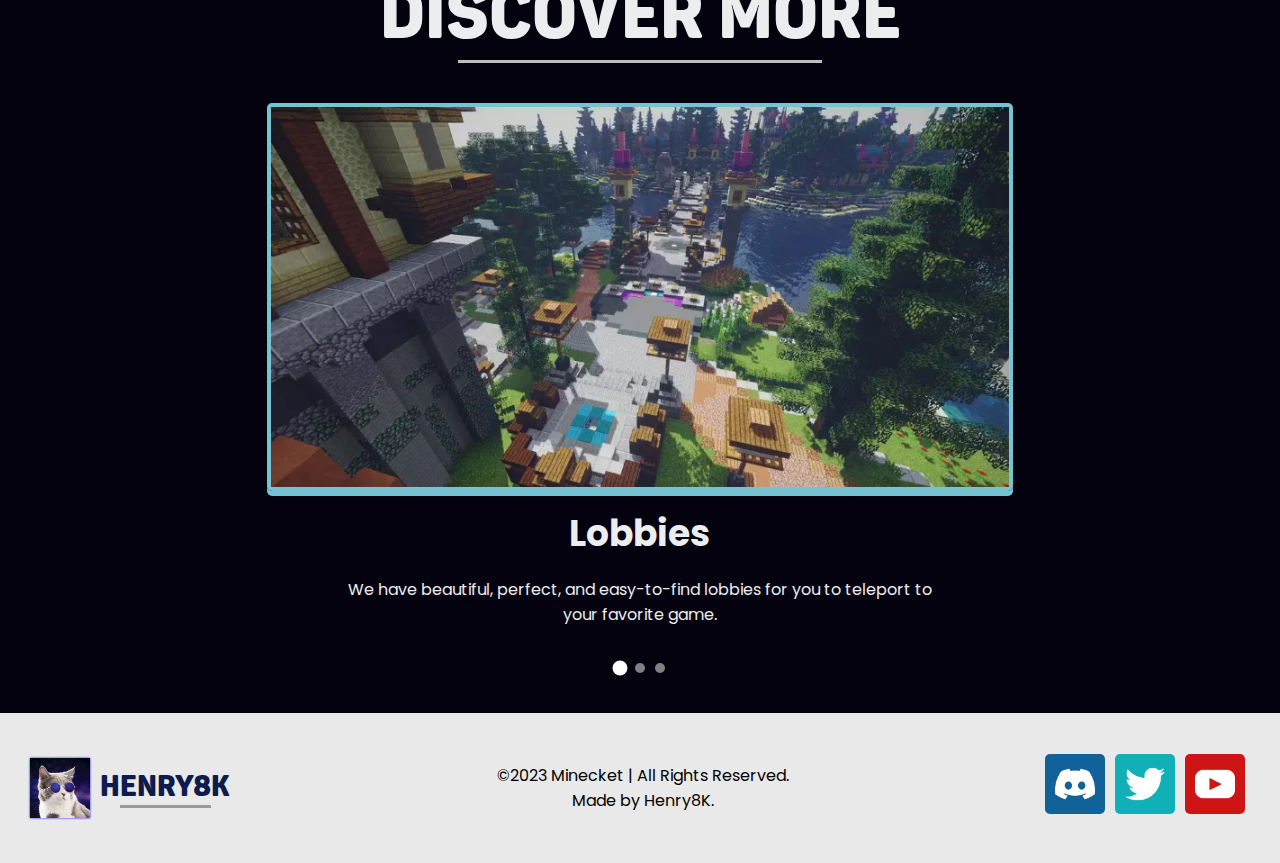
==== commit ef6adf16: "another one" ====
--- a/HTML/Index.html
+++ b/HTML/Index.html
@@ -51,7 +51,7 @@
 
         <div class="flex">
             <a href="../HTML/Login.html" class="nav-btn btn-login flex">
-                <img src="../Images/login.webp" alt="Login icon" width="20px" height="20px">
+                <img src="../Images/demacia.png" alt="Login icon" width="20px" height="20px">
                 <span>Login</span>
             </a>
             
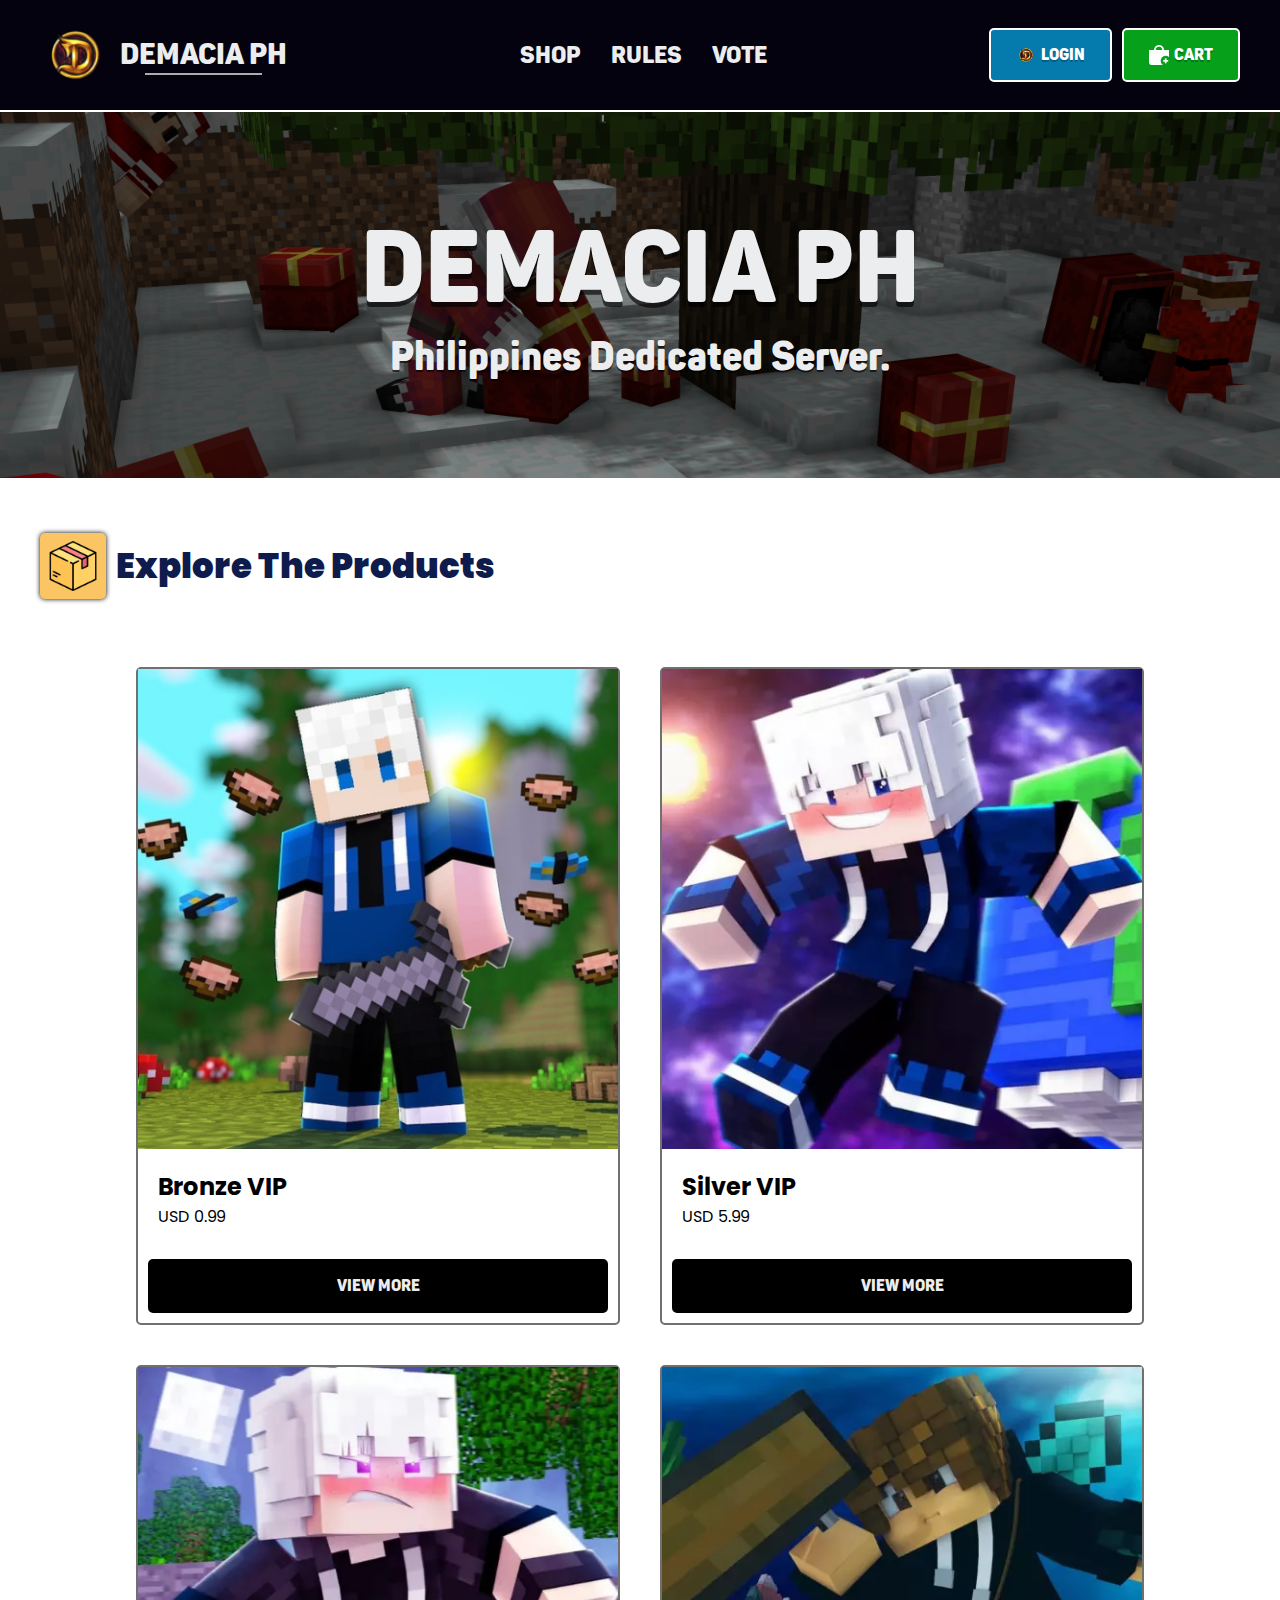
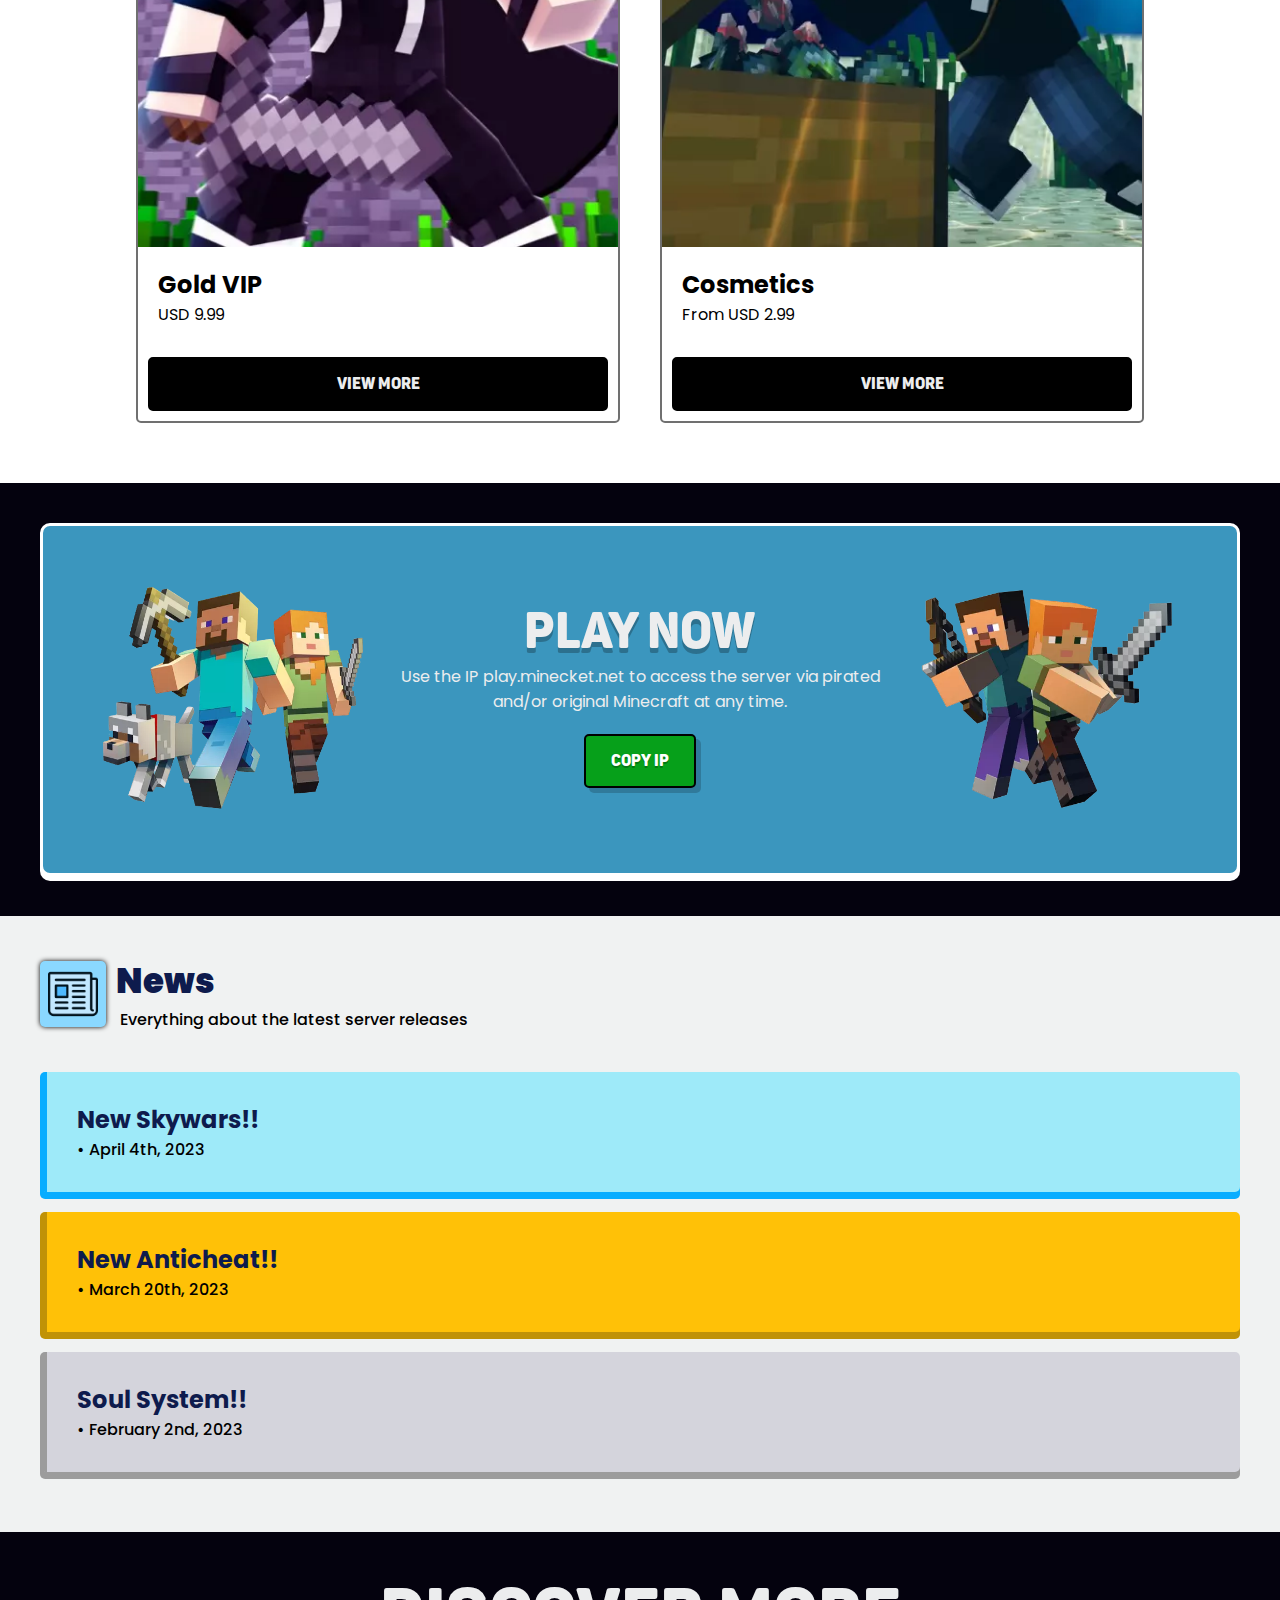
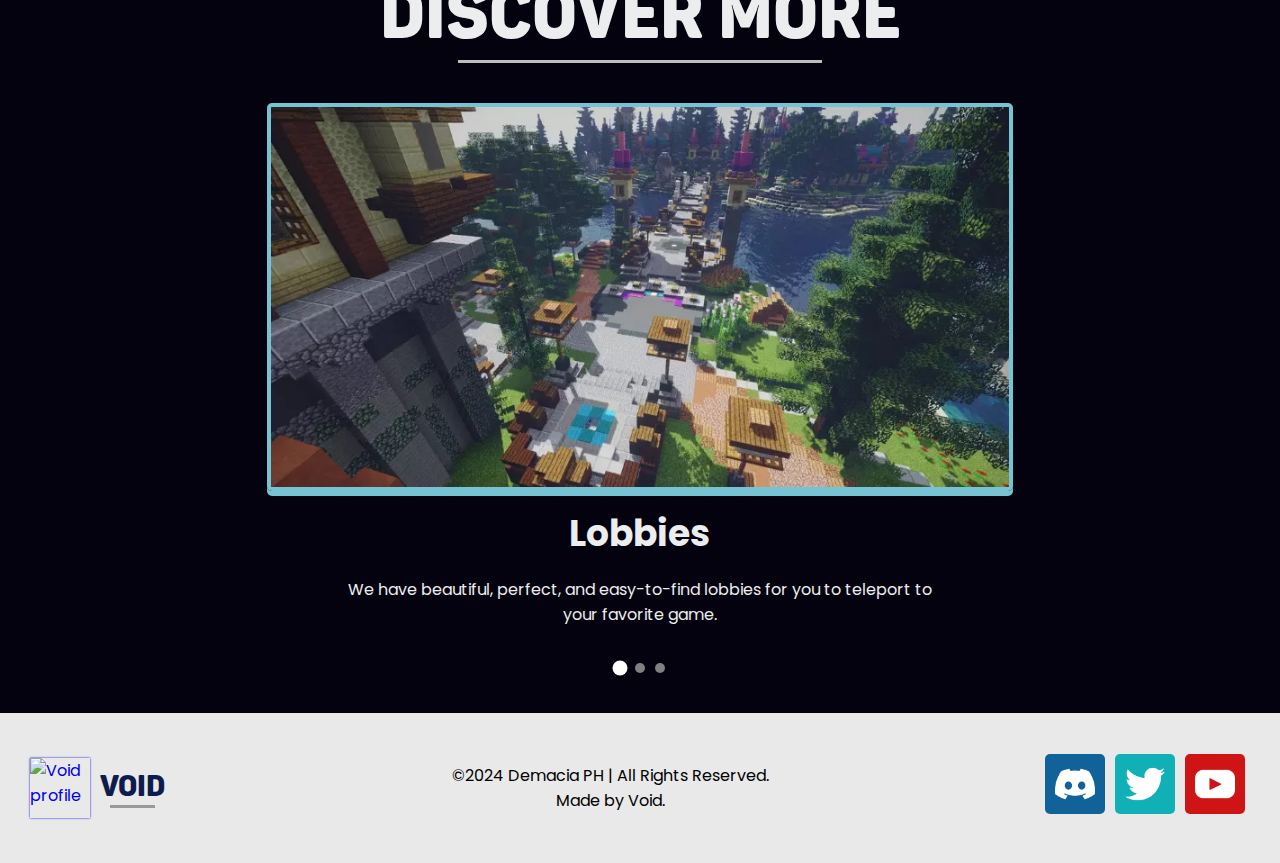
==== commit 2e557c0b: "ss" ====
--- a/HTML/Index.html
+++ b/HTML/Index.html
@@ -6,7 +6,7 @@
     <title>Demacia PH - Minecraft Server</title>
     <meta http-equiv="X-UA-Compatible" content="IE=edge">
     <meta name="viewport" content="width=device-width, initial-scale=1.0">
-    <link rel="shortcut icon" href="../Images/logo.webp" type="image/x-icon">
+    <link rel="shortcut icon" href="../Images/demacia.png" type="image/x-icon">
 
     <!--=== Stylesheets ===-->  
     <link rel="stylesheet" href="../CSS/Base.css">
@@ -38,7 +38,7 @@
     <nav class="nav">
         <div class="nav-logo flex">
             <img src="../Images/demacia.png" alt="Minecket server logo" width="70px" height="70px">
-            <h1>Minecket</h1> 
+            <h1>Demacia PH</h1> 
         </div>
 
         <div class="nav-list flex">
@@ -72,8 +72,8 @@
             </div>
 
             <div class="navbars-title flex">
-                <img src="../Images/logo.webp" alt="Minecket server logo" width="30px" height="30px">
-                <h1>Minecket</h1>
+                <img src="../Images/demacia.png" alt="Minecket server logo" width="30px" height="30px">
+                <h1>Demacia PH</h1>
             </div>
         </div>
 
@@ -90,8 +90,8 @@
 
     <!--=== Header ===-->
     <header class="header header-text">
-        <h1>Minecket</h1>
-        <span>The biggest and best minigame server.</span>
+        <h1>Demacia PH</h1>
+        <span>Philippines Dedicated Server.</span>
     </header>
 
     <!--=== Main content ===-->
@@ -285,17 +285,17 @@
         <div class="footer-container flex">
             <div class="footer-credits">
                 <div class="footer-credits-photo flex">
-                    <a class="flex" title="Henry8K" href="https://github.com/Henry8K">
-                        <img class="f-h" src="../Images/Henry8K.webp" alt="Henry8K profile" width="50px" height="50px">
-                        <h2>Henry8K</h2>
+                    <a class="flex" title="Abyssal Void" href="https://discord.gg/4VBcZmGamg">
+                        <img class="f-h" src="../Images/void_GG.jpeg" alt="Void profile" width="50px" height="50px">
+                        <h2>Void</h2>
                     </a>
                 </div>
             </div>
     
             <div class="footer-items">
-                <span class="sp-1">©2023 Minecket | All Rights Reserved.</span>
-                <span class="sp-2">Minecraft is a trademark of Mojang and Minecket is not affiliated with or endorsed by Mojang.</span>
-                <span class="sp-3">Made by Henry8K.</span>
+                <span class="sp-1">©2024 Demacia PH | All Rights Reserved.</span>
+                <span class="sp-2">Minecraft is a trademark of Mojang and Demacia PH is not affiliated with or endorsed by Mojang.</span>
+                <span class="sp-3">Made by Void.</span>
             </div>
     
             <div class="footer-socials flex">
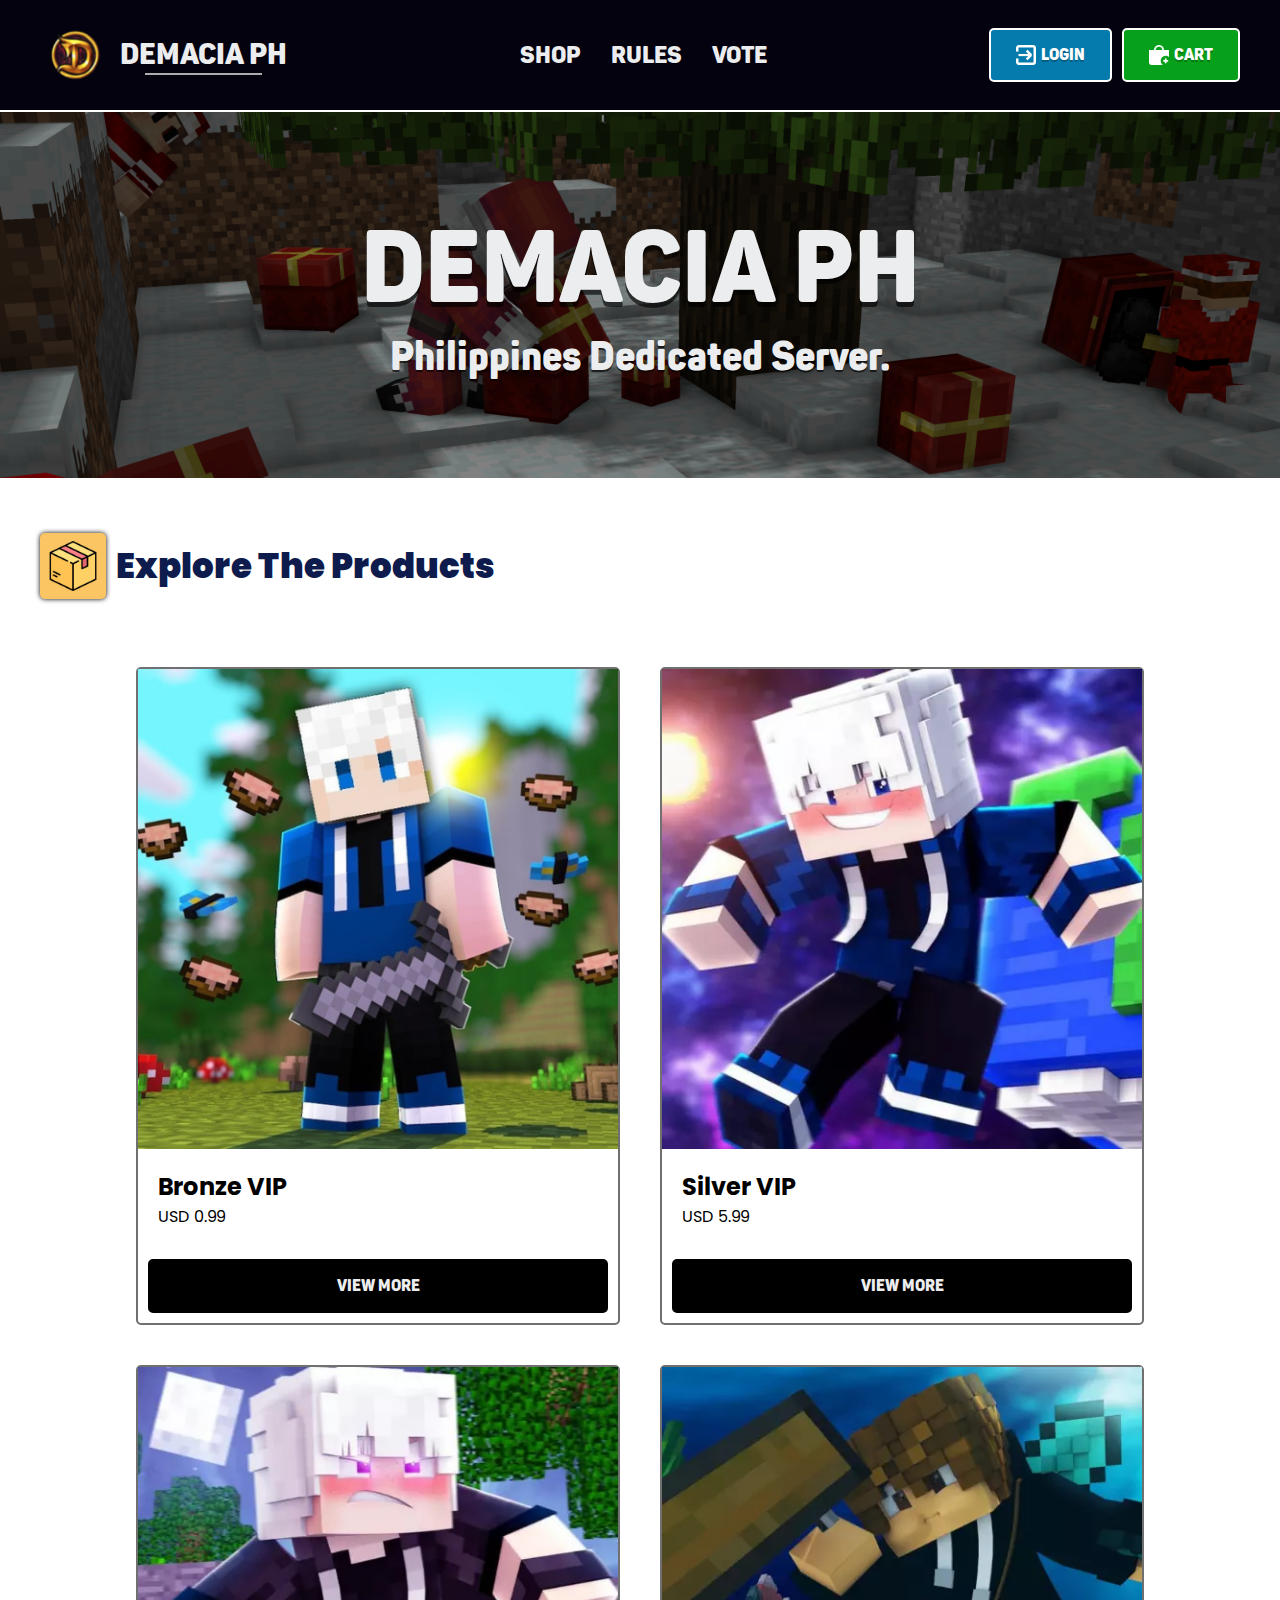
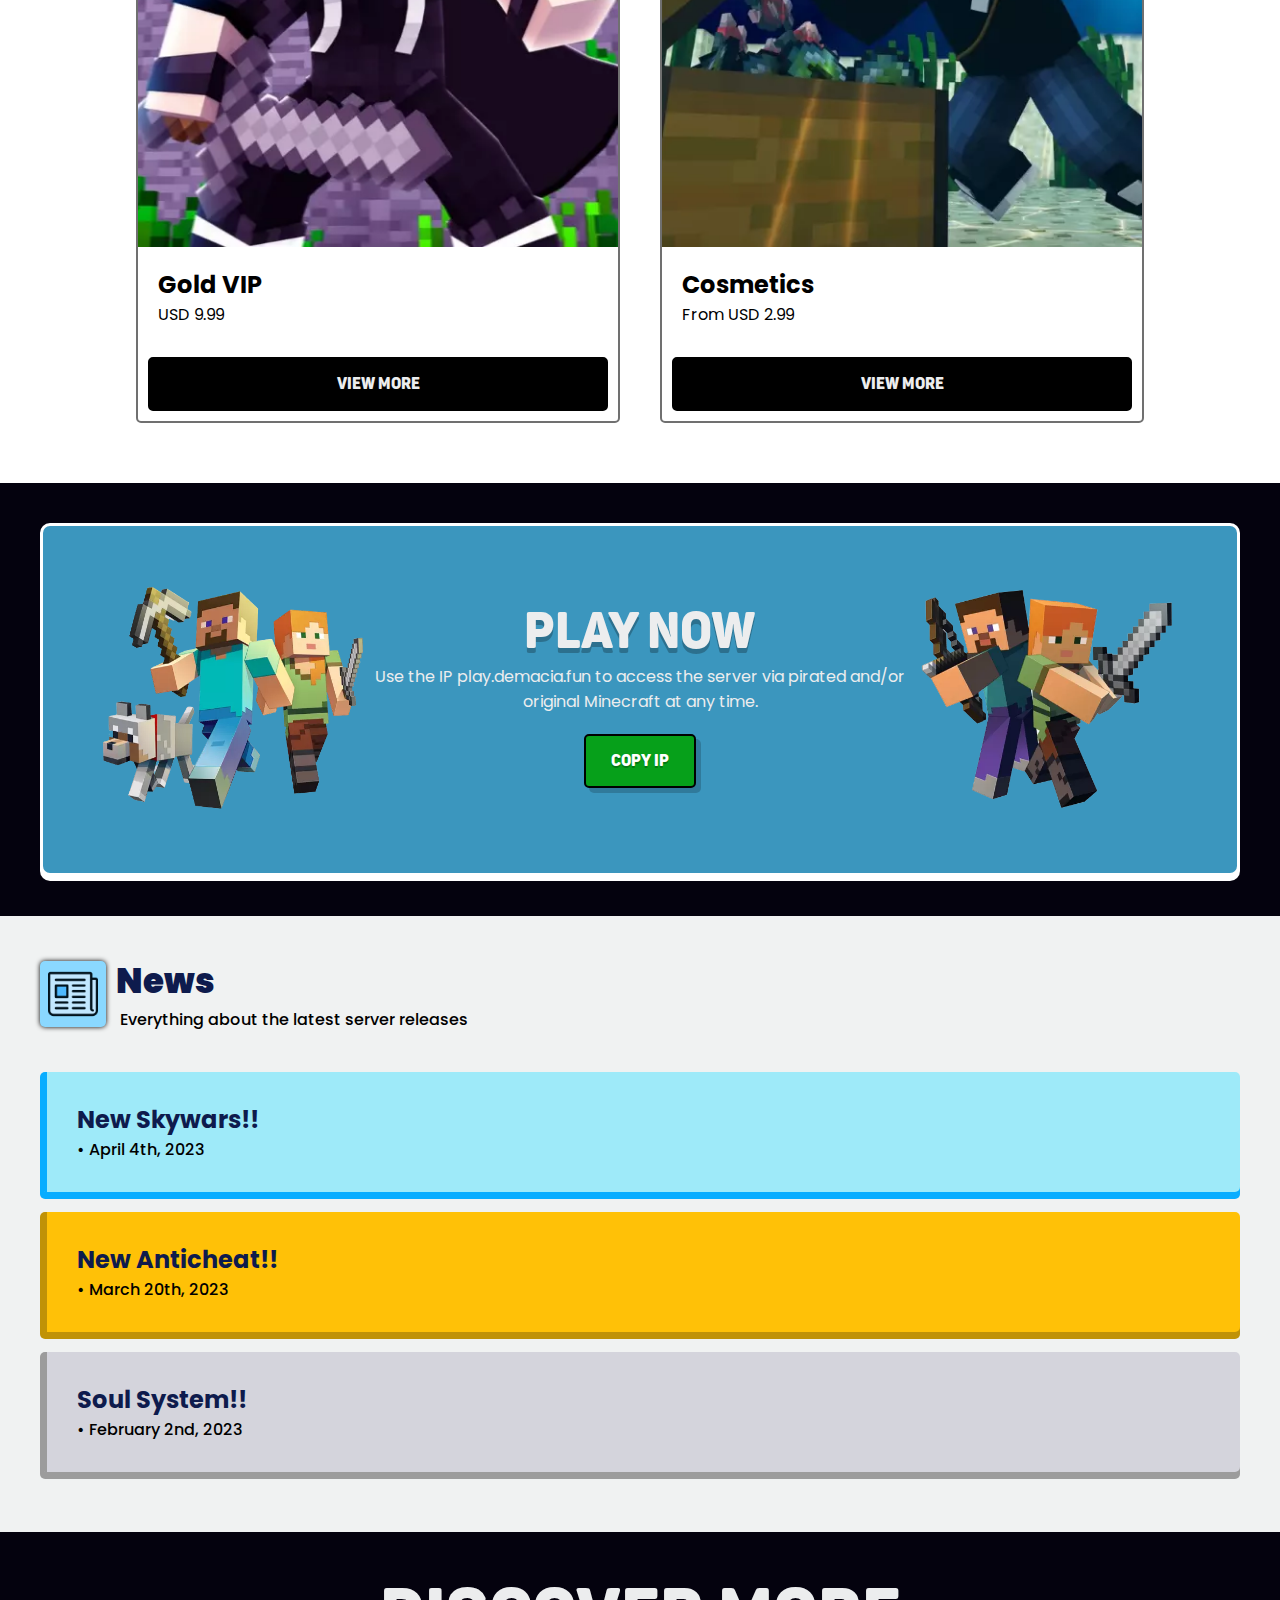
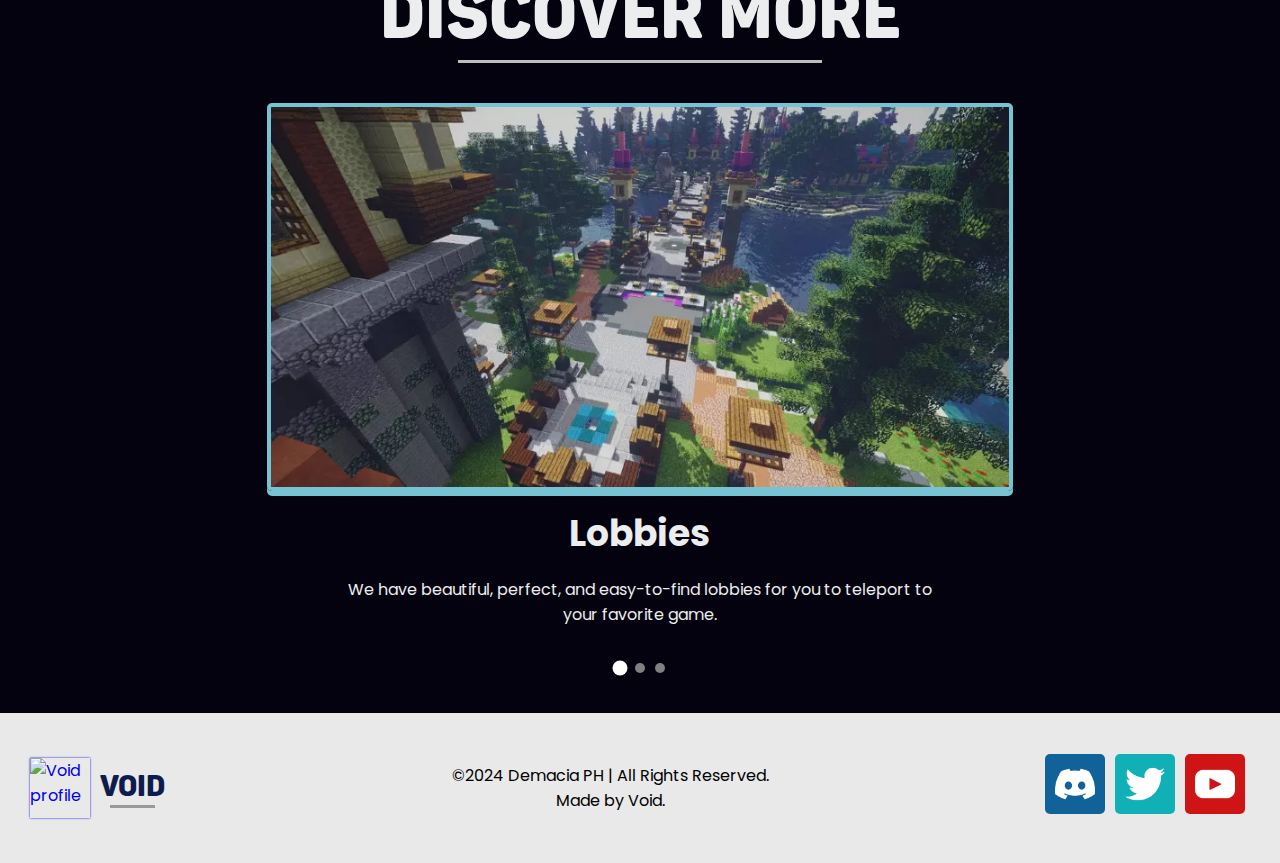
==== commit 9ed321c9: "login" ====
--- a/HTML/Index.html
+++ b/HTML/Index.html
@@ -51,7 +51,7 @@
 
         <div class="flex">
             <a href="../HTML/Login.html" class="nav-btn btn-login flex">
-                <img src="../Images/demacia.png" alt="Login icon" width="20px" height="20px">
+                <img src="../Images/login.webp" alt="Login icon" width="20px" height="20px">
                 <span>Login</span>
             </a>
             
@@ -160,7 +160,7 @@
 
             <div class="play-text">
                 <h1>Play now</h1>
-                <p>Use the IP play.minecket.net to access the server via pirated and/or original Minecraft at any time.</p>
+                <p>Use the IP play.demacia.fun to access the server via pirated and/or original Minecraft at any time.</p>
                 <a class="btn btn-sucess" id="copy-btn">Copy IP</a>
                 <span class="play-copy-alert" id="play-copy-alert" href="#">IP copied!</span>
             </div>
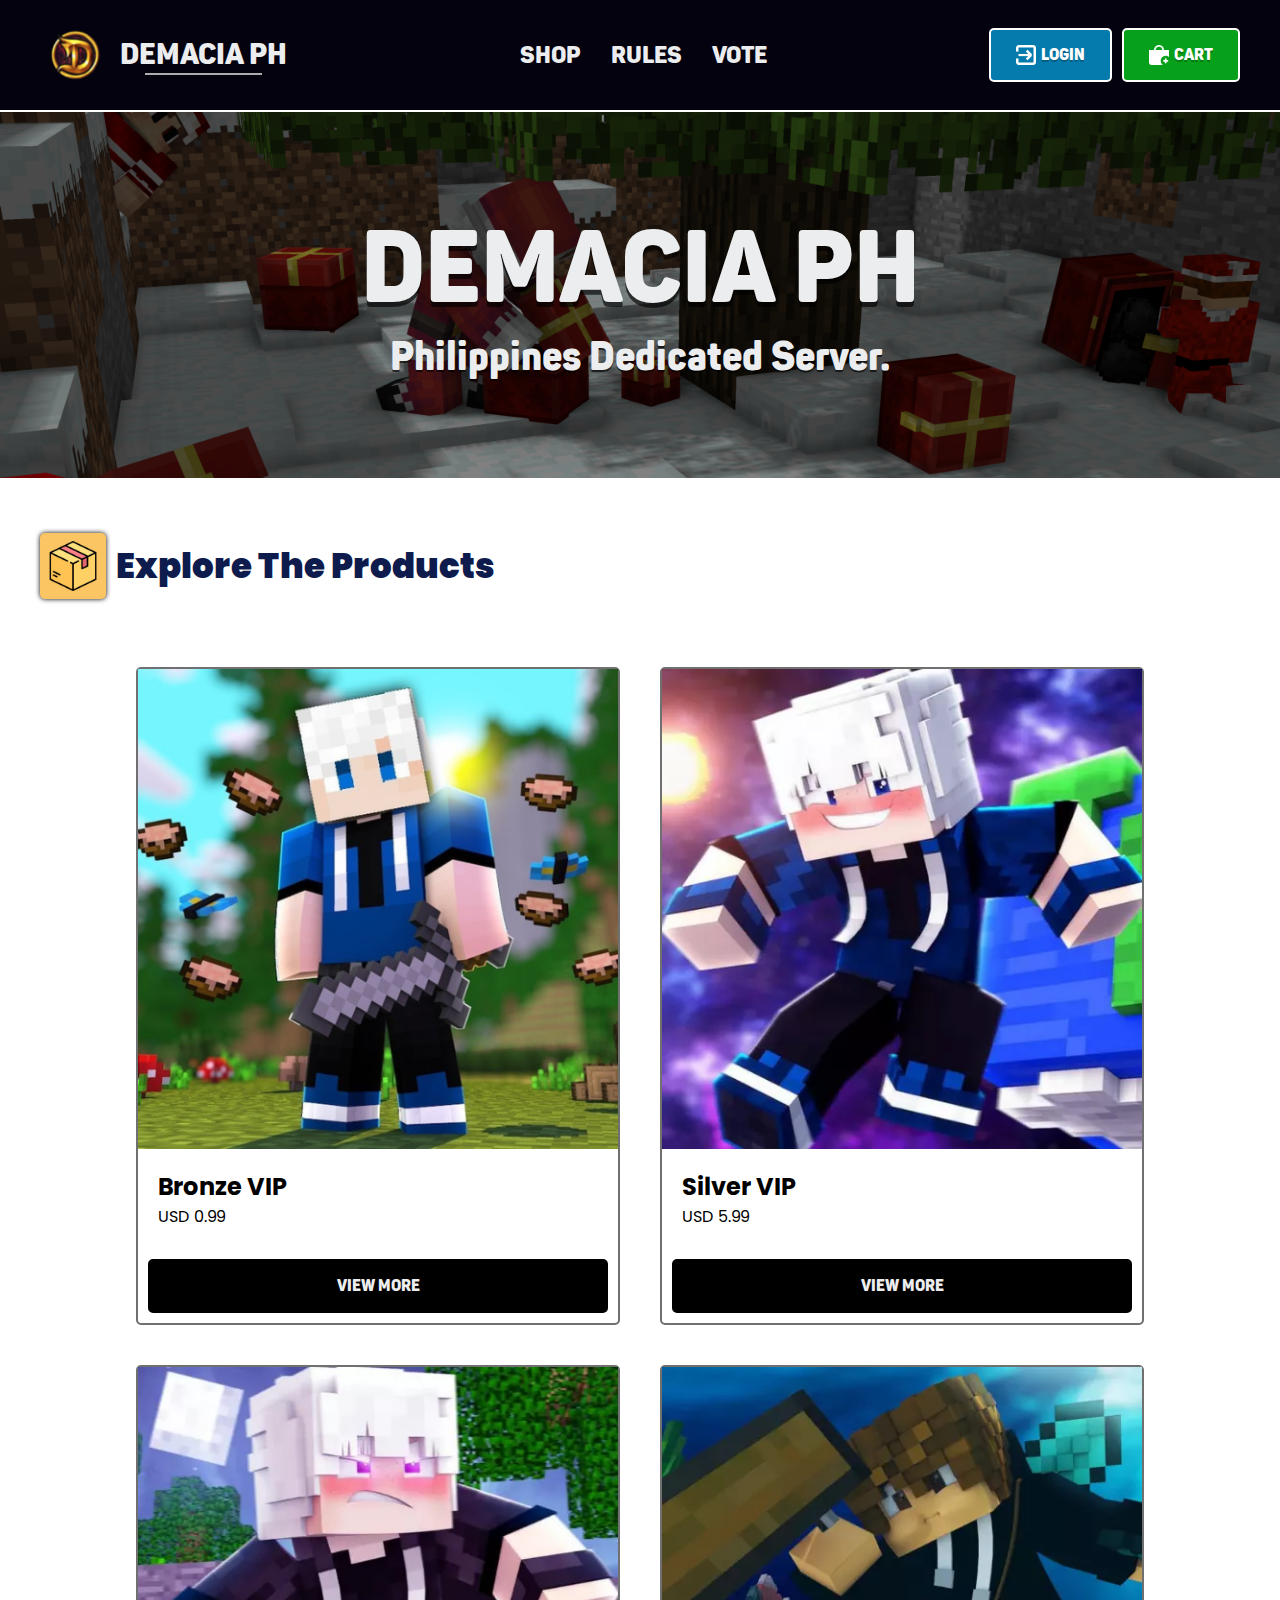
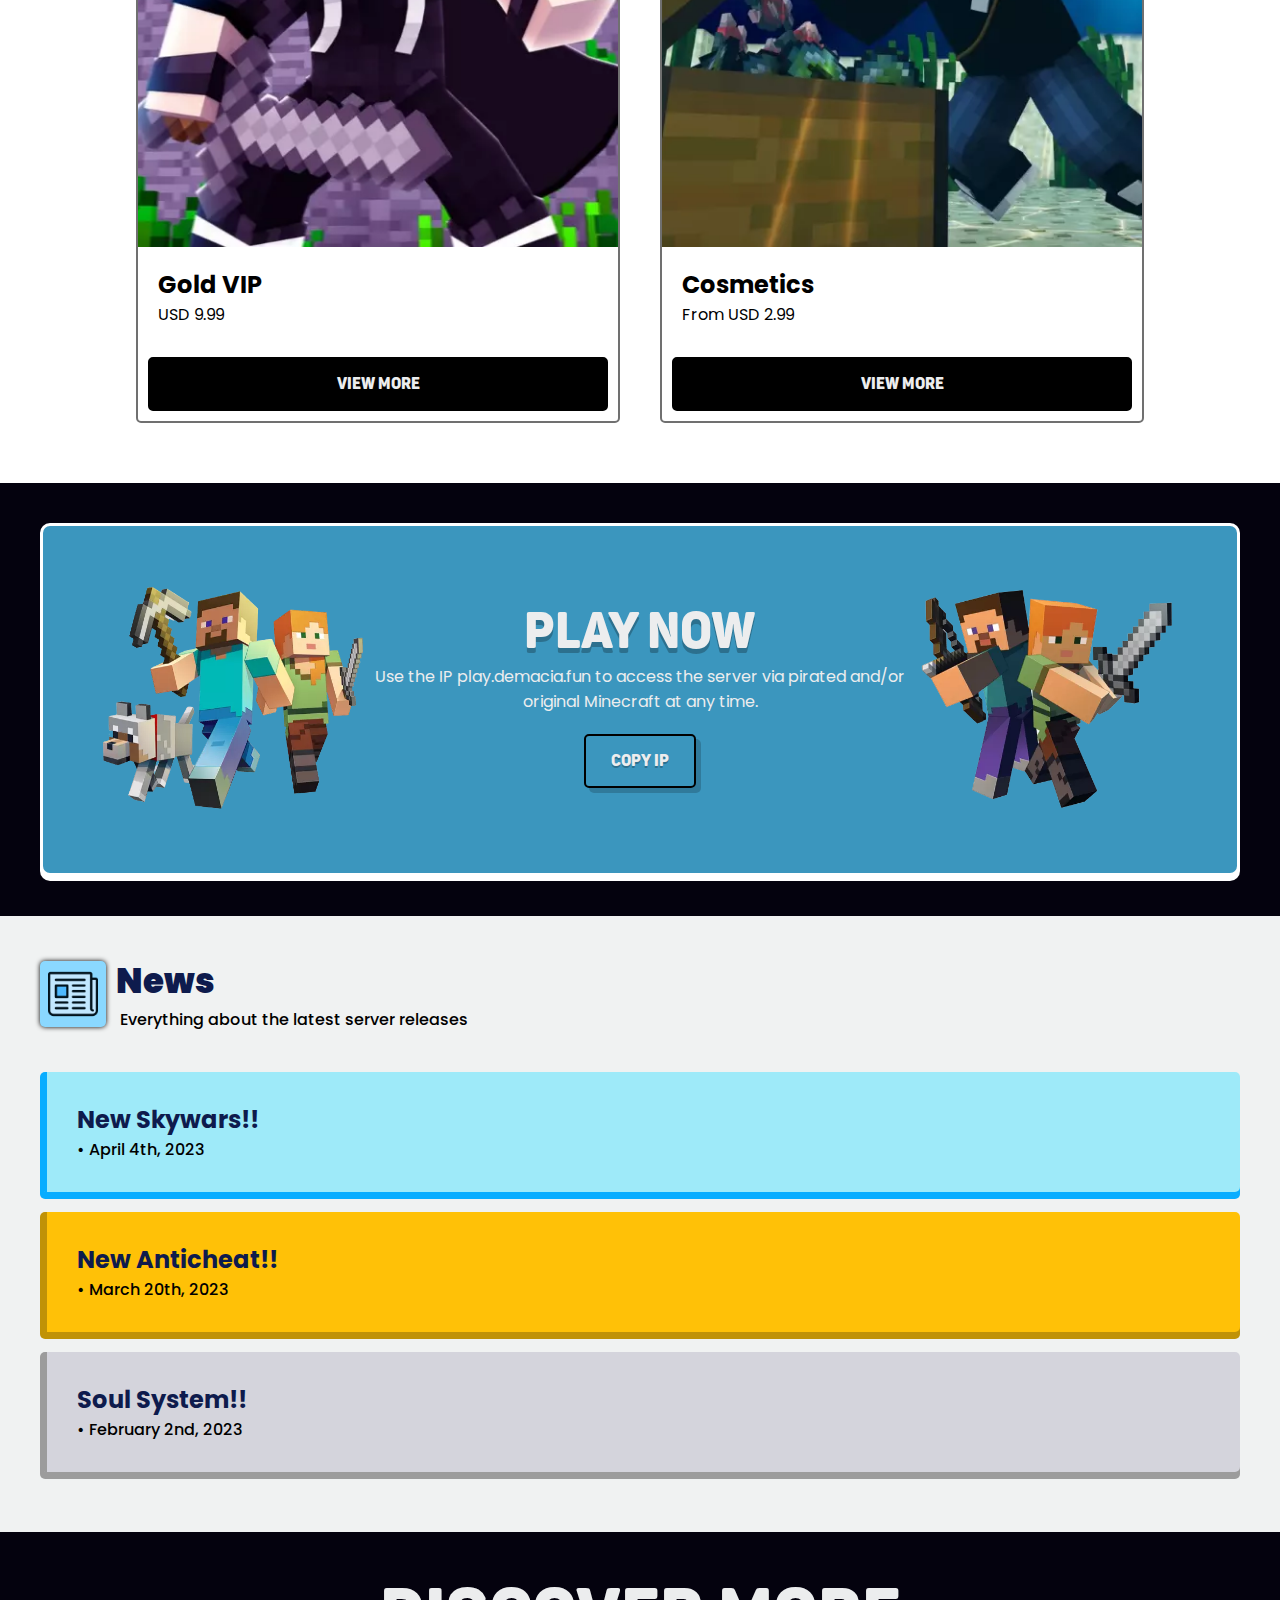
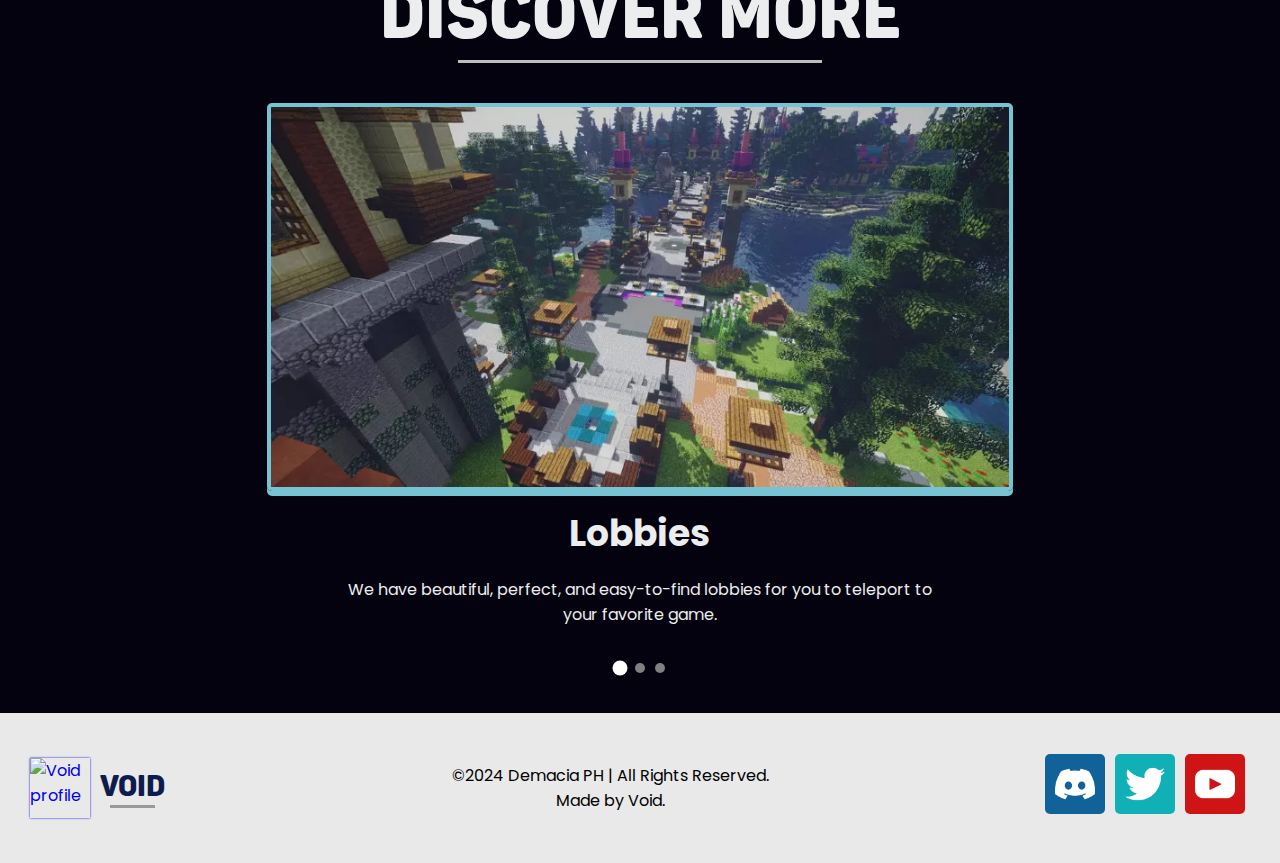
==== commit a8cedc96: "ip fixed" ====
--- a/HTML/Index.html
+++ b/HTML/Index.html
@@ -160,10 +160,32 @@
 
             <div class="play-text">
                 <h1>Play now</h1>
-                <p>Use the IP play.demacia.fun to access the server via pirated and/or original Minecraft at any time.</p>
-                <a class="btn btn-sucess" id="copy-btn">Copy IP</a>
-                <span class="play-copy-alert" id="play-copy-alert" href="#">IP copied!</span>
-            </div>
+                <p>Use the IP <span id="server-ip">play.demacia.fun</span> to access the server via pirated and/or original Minecraft at any time.</p>
+                <a class="btn btn-success" id="copy-btn" onclick="copyIP()">Copy IP</a>
+                <span class="play-copy-alert" id="play-copy-alert" style="display: none;">IP copied!</span>
+            </div>
+            
+            <script>
+                function copyIP() {
+                    // Get the IP text from the span element
+                    var ip = document.getElementById("server-ip").textContent;
+            
+                    // Copy the IP to the clipboard
+                    navigator.clipboard.writeText(ip).then(function() {
+                        // Show the "IP copied!" alert
+                        var alert = document.getElementById("play-copy-alert");
+                        alert.style.display = "inline";  // Show the alert
+            
+                        // Hide the alert after 2 seconds
+                        setTimeout(function() {
+                            alert.style.display = "none";
+                        }, 2000);
+                    }).catch(function(err) {
+                        console.error('Could not copy text: ', err);
+                    });
+                }
+            </script>
+            
 
             <div class="play-images play-img-2">
                 <img src="../Images/steve-swords.webp" alt="Image of a steve and alex">
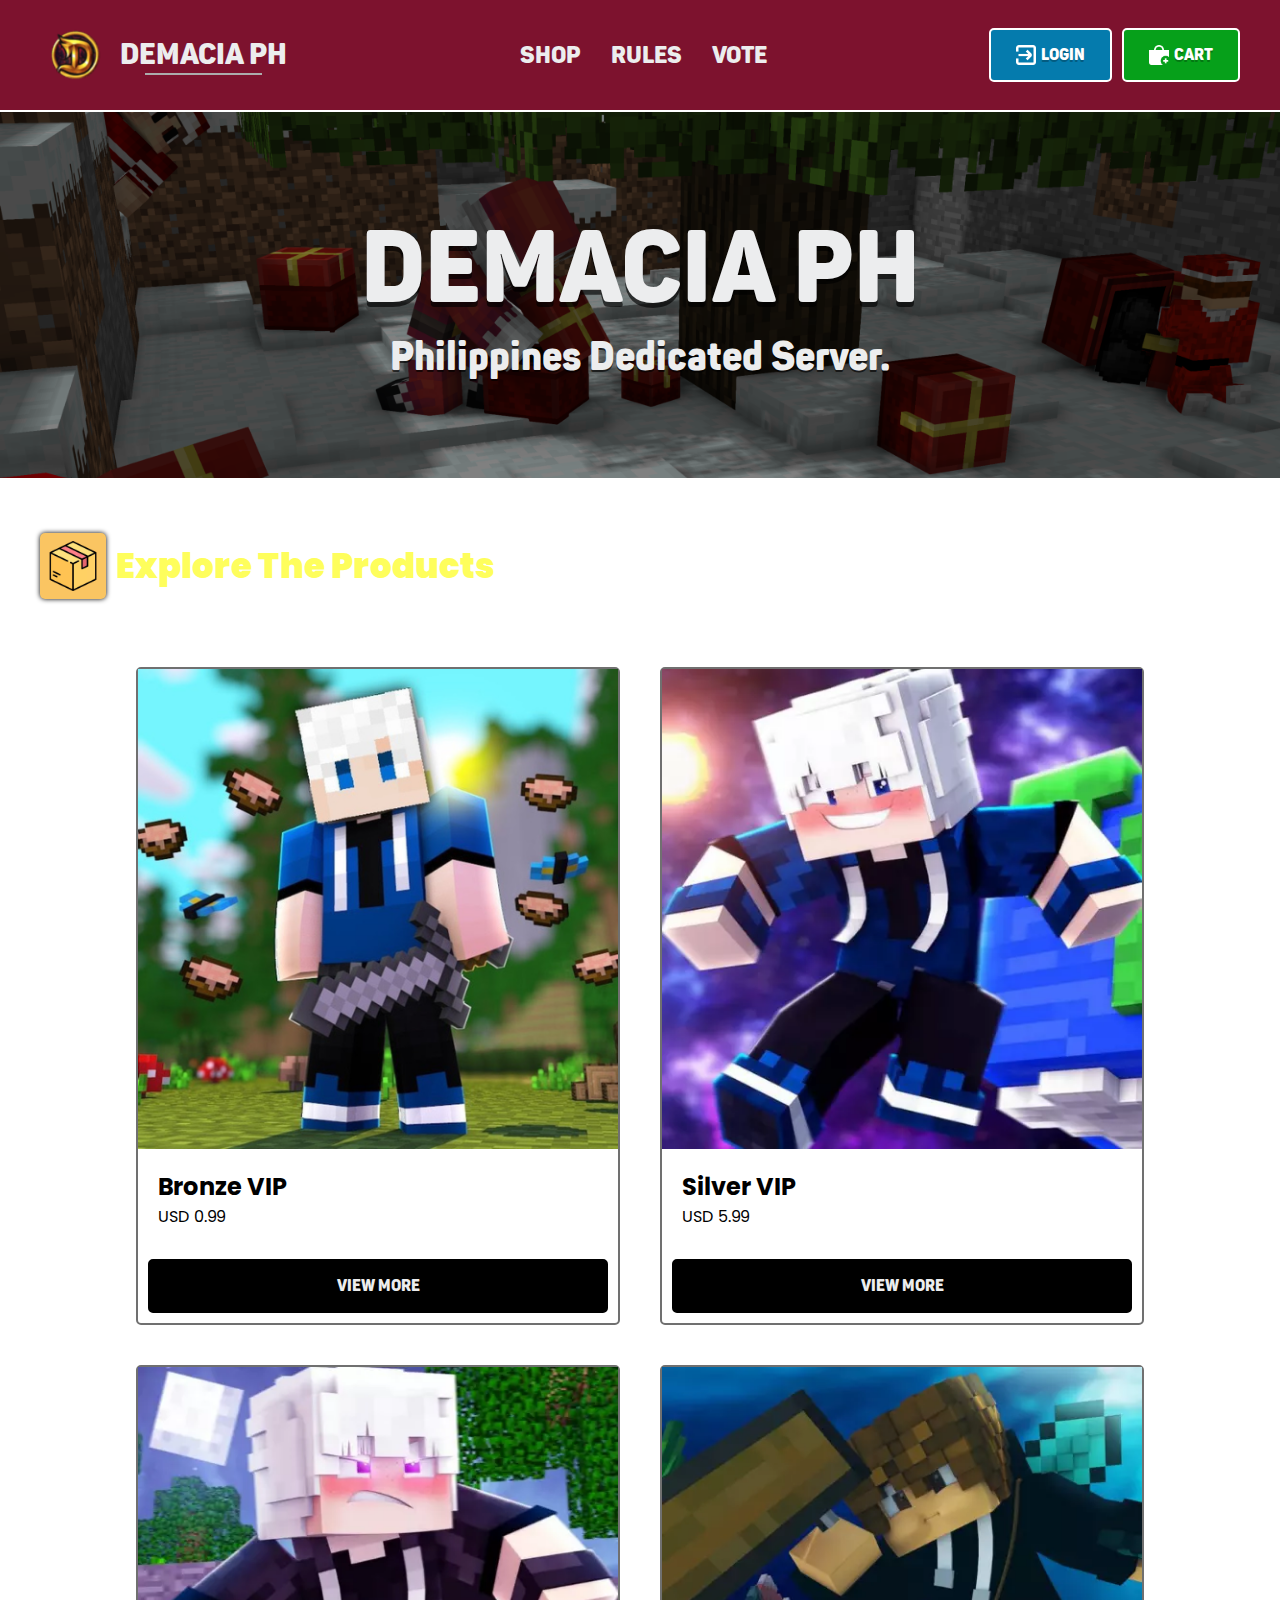
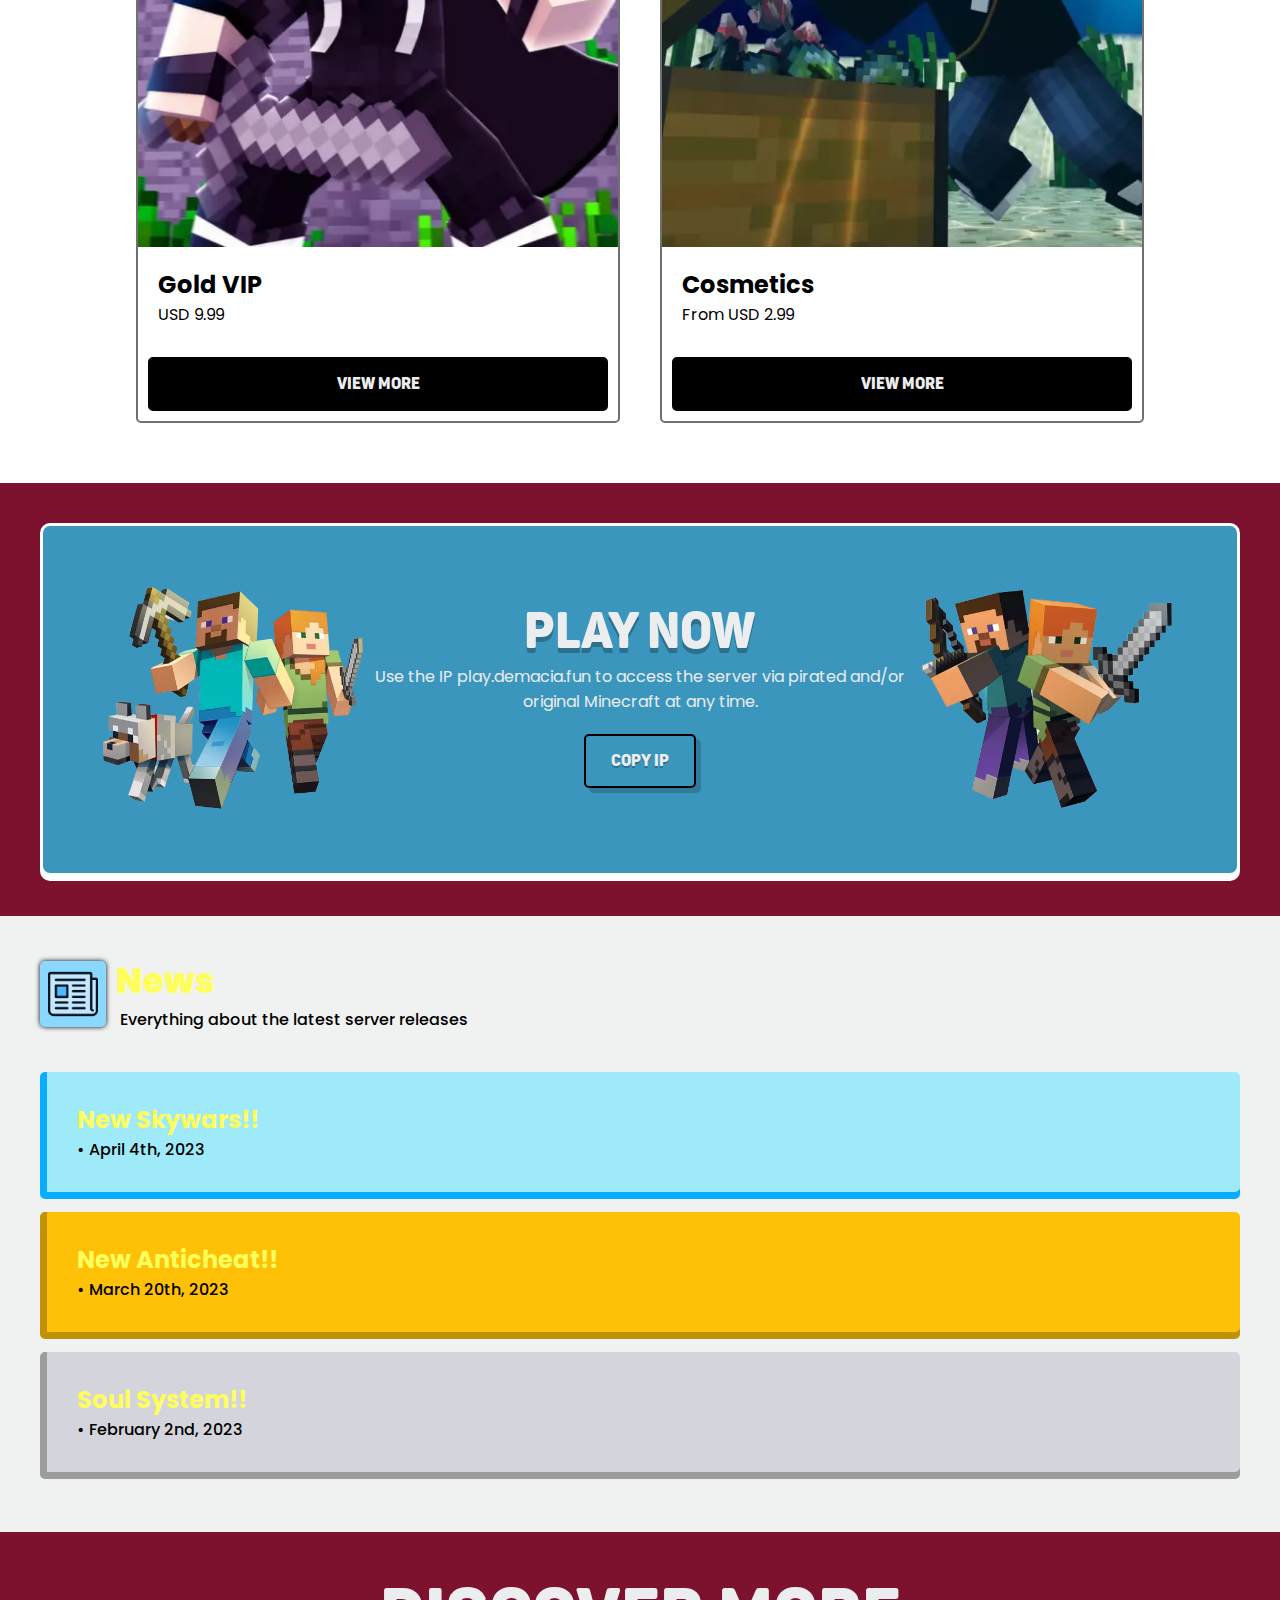
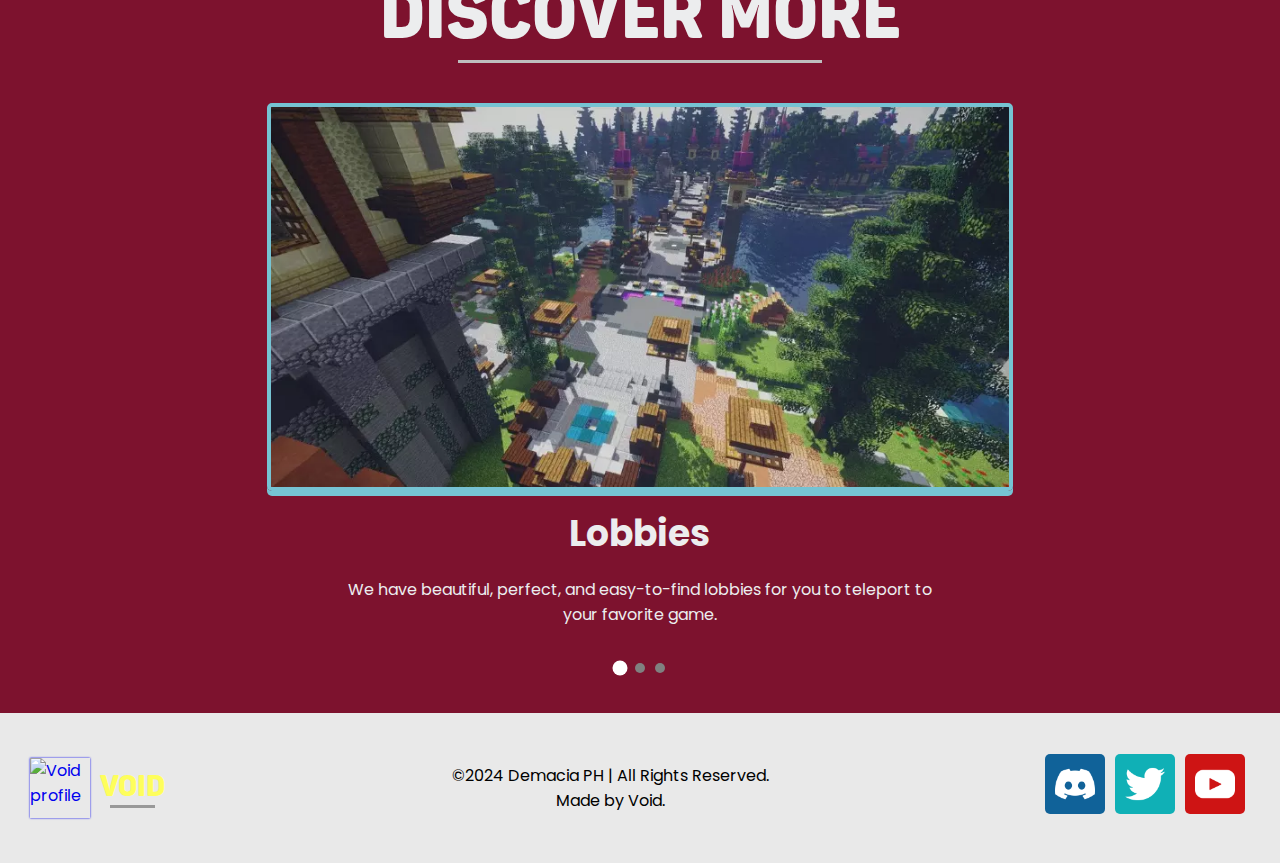
==== commit fdeb129e: "color" ====
--- a/HTML/Index.html
+++ b/HTML/Index.html
@@ -21,12 +21,12 @@
 
     <!--=== Social Profile ===-->
     <meta property="og:title" content="Demacia PH - Minecraft Server">
-    <meta property="og:description" content="Minecraft Minecket official server site, cmopre vips, stay updated and more!">
+    <meta property="og:description" content="Minecraft Demacia official server site, cmopre vips, stay updated and more!">
     <meta property="og:thumbnail" content="https://images.alphacoders.com/783/thumbbig-783153.webp">
 
     <!--=== SEO ===-->
-    <meta name="description" content="Minecraft Minecket official server site, cmopre vips, stay updated and more!">
-    <meta name="keywords" content="minecket, minecraft shop, minecraft server, minecket minecraft server">
+    <meta name="description" content="Minecraft Demacia official server site, cmopre vips, stay updated and more!">
+    <meta name="keywords" content="demacia, minecraft shop, minecraft server, demacia minecraft server">
     <meta name="author" content="Void"> <!--=== Github: Henry8K ===--> 
     <meta name="robots" content="index, follow"> <!--=== Robots indexing ===-->
     <meta name="googlebot" content="index, follow"> <!--=== Robots indexing ===-->
